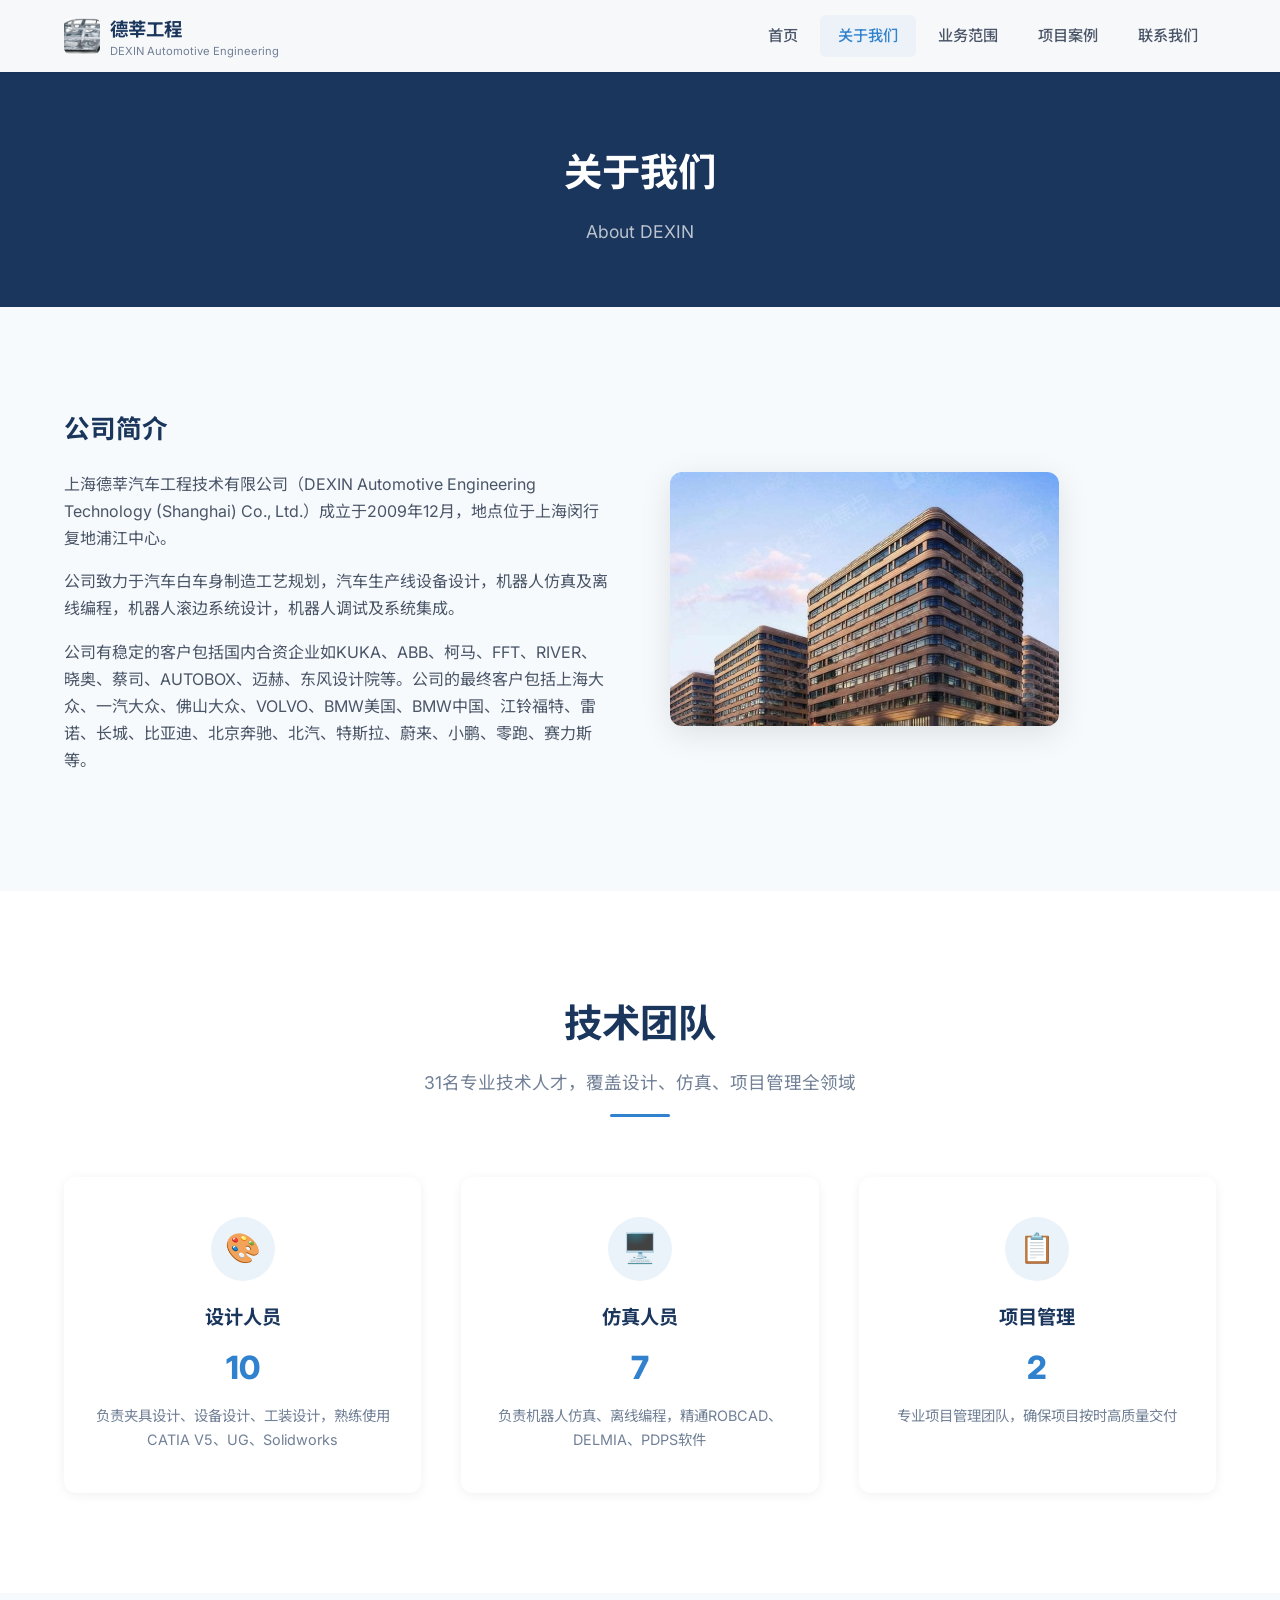
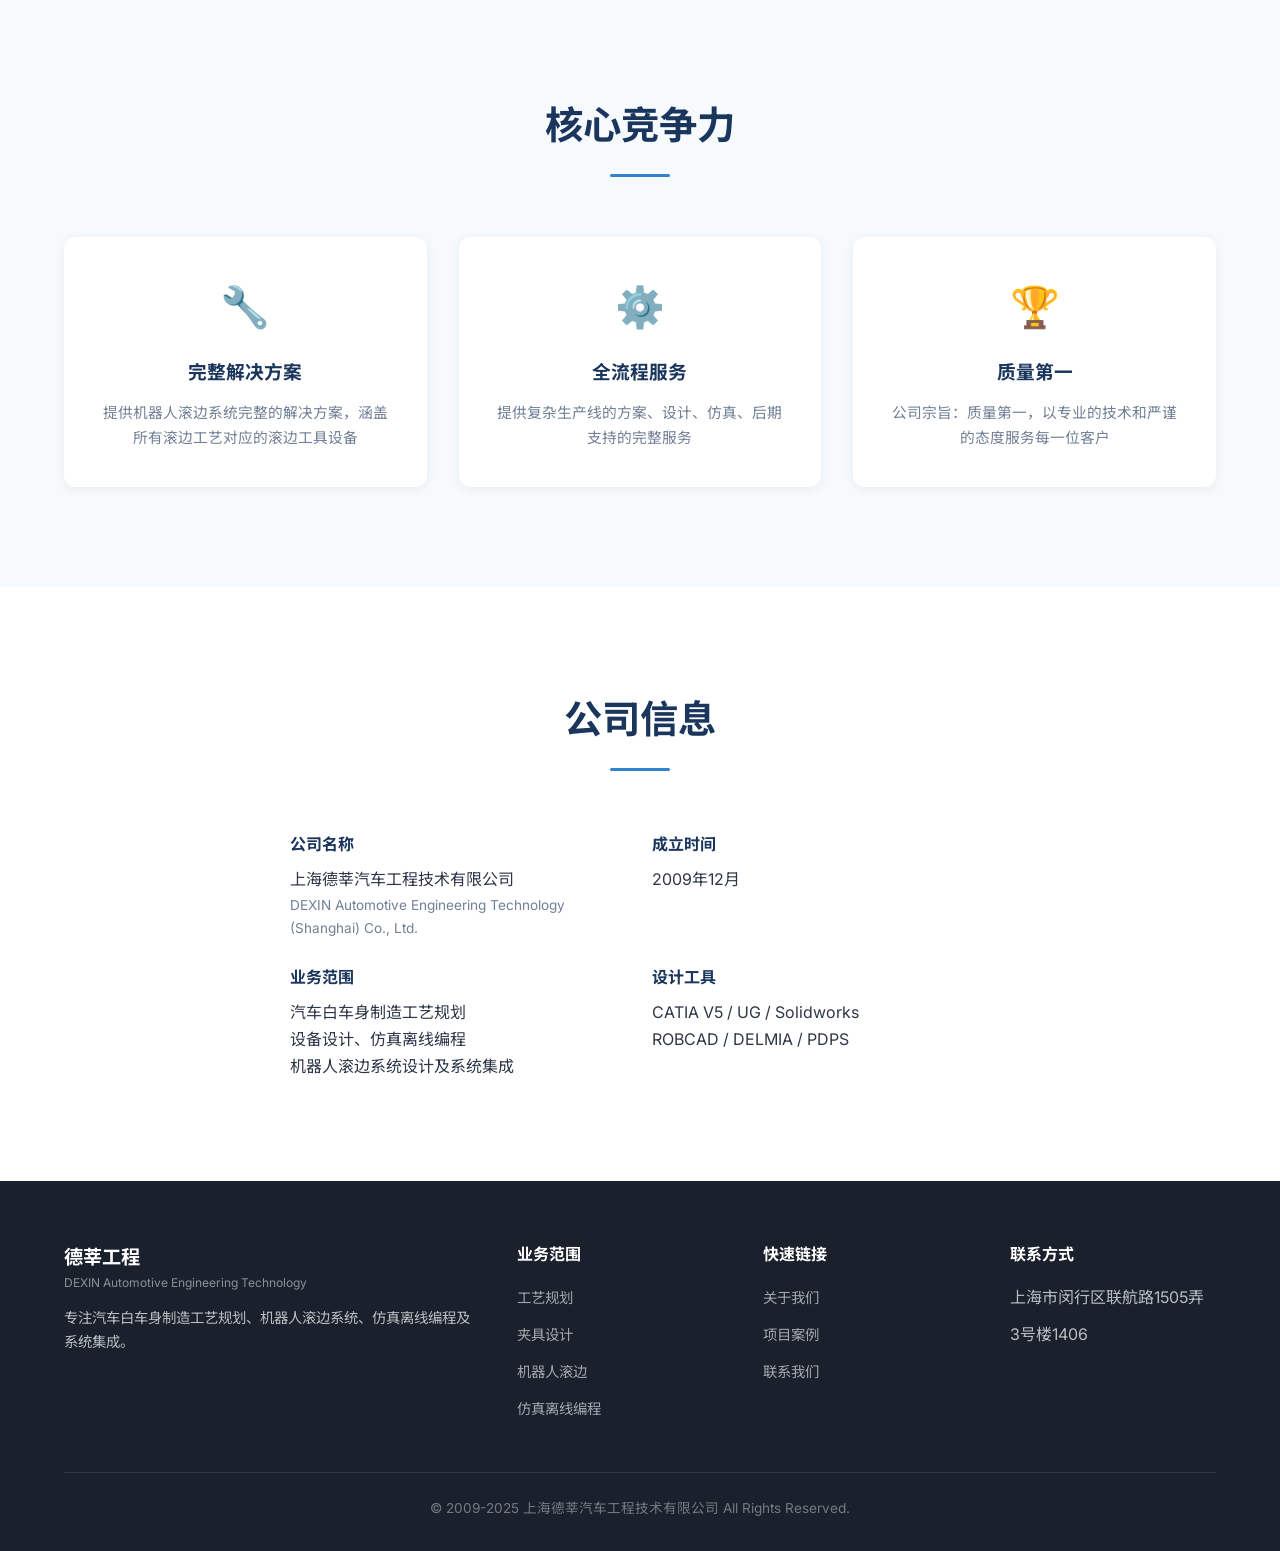
==== about.html @ b223ce05 "feat: 上海德莘汽车工程技术有限公司官网 - 5个页面：首页、关于我们、业务范围、项目案例、联系我们 - 响应式设计，支持桌面/平板/手机 - 项目案例时间轴（2011-2024）+ 年份筛选 -" ====
<!DOCTYPE html>
<html lang="zh-CN">
<head>
  <meta charset="UTF-8">
  <meta name="viewport" content="width=device-width, initial-scale=1.0">
  <title>关于我们 | 上海德莘汽车工程技术有限公司</title>
  <meta name="description" content="了解DEXIN德莘工程 - 专注汽车白车身制造15年的专业团队">
  <link rel="preconnect" href="https://fonts.googleapis.com">
  <link href="https://fonts.googleapis.com/css2?family=Inter:wght@400;500;600;700;800&family=Noto+Sans+SC:wght@400;500;700&display=swap" rel="stylesheet">
  <link rel="stylesheet" href="css/style.css">
</head>
<body>

  <!-- NAVIGATION -->
  <nav class="navbar">
    <div class="container">
      <a href="index.html" class="navbar-brand">
        <img src="images/hero/biw-hero.png" alt="DEXIN" style="height:36px; width:36px; object-fit:cover; border-radius:6px;">
        <div>德莘工程<span class="brand-en">DEXIN Automotive Engineering</span></div>
      </a>
      <ul class="navbar-nav">
        <li><a href="index.html">首页</a></li>
        <li><a href="about.html" class="active">关于我们</a></li>
        <li><a href="services.html">业务范围</a></li>
        <li><a href="projects.html">项目案例</a></li>
        <li><a href="contact.html">联系我们</a></li>
      </ul>
      <div class="nav-toggle"><span></span><span></span><span></span></div>
    </div>
  </nav>

  <!-- PAGE HEADER -->
  <section style="padding:140px 0 60px; background:var(--primary); text-align:center;">
    <div class="container">
      <h1 style="color:var(--white); font-size:2.4rem; margin-bottom:12px;">关于我们</h1>
      <p style="color:rgba(255,255,255,0.7); font-size:1.1rem;">About DEXIN</p>
    </div>
  </section>

  <!-- COMPANY INTRO -->
  <section class="about-intro">
    <div class="container">
      <div class="about-grid" data-reveal>
        <div class="about-text">
          <h3>公司简介</h3>
          <p>上海德莘汽车工程技术有限公司（DEXIN Automotive Engineering Technology (Shanghai) Co., Ltd.）成立于2009年12月，地点位于上海闵行复地浦江中心。</p>
          <p>公司致力于汽车白车身制造工艺规划，汽车生产线设备设计，机器人仿真及离线编程，机器人滚边系统设计，机器人调试及系统集成。</p>
          <p>公司有稳定的客户包括国内合资企业如KUKA、ABB、柯马、FFT、RIVER、晓奥、蔡司、AUTOBOX、迈赫、东风设计院等。公司的最终客户包括上海大众、一汽大众、佛山大众、VOLVO、BMW美国、BMW中国、江铃福特、雷诺、长城、比亚迪、北京奔驰、北汽、特斯拉、蔚来、小鹏、零跑、赛力斯等。</p>
        </div>
        <div class="about-image">
          <img src="images/about/location.png" alt="公司地址">
        </div>
      </div>
    </div>
  </section>

  <!-- TEAM SECTION -->
  <section class="team-section">
    <div class="container">
      <div class="section-title" data-reveal>
        <h2>技术团队</h2>
        <p>31名专业技术人才，覆盖设计、仿真、项目管理全领域</p>
        <div class="divider"></div>
      </div>
      <div class="team-grid">
        <div class="team-card" data-reveal>
          <div class="icon">🎨</div>
          <h4>设计人员</h4>
          <div class="count" data-count="16">0</div>
          <p>负责夹具设计、设备设计、工装设计，熟练使用CATIA V5、UG、Solidworks</p>
        </div>
        <div class="team-card" data-reveal>
          <div class="icon">🖥️</div>
          <h4>仿真人员</h4>
          <div class="count" data-count="12">0</div>
          <p>负责机器人仿真、离线编程，精通ROBCAD、DELMIA、PDPS软件</p>
        </div>
        <div class="team-card" data-reveal>
          <div class="icon">📋</div>
          <h4>项目管理</h4>
          <div class="count" data-count="3">0</div>
          <p>专业项目管理团队，确保项目按时高质量交付</p>
        </div>
      </div>
    </div>
  </section>

  <!-- COMPETITIVENESS -->
  <section style="padding:var(--section-py) 0; background:var(--gray-100);">
    <div class="container">
      <div class="section-title" data-reveal>
        <h2>核心竞争力</h2>
        <div class="divider"></div>
      </div>
      <div style="display:grid; grid-template-columns:repeat(3,1fr); gap:32px;">
        <div style="background:var(--white); padding:36px; border-radius:12px; text-align:center; box-shadow:0 2px 12px rgba(0,0,0,0.06);" data-reveal>
          <div style="font-size:2.5rem; margin-bottom:16px;">🔧</div>
          <h3 style="color:var(--primary); margin-bottom:12px;">完整解决方案</h3>
          <p style="color:var(--gray-500); font-size:0.92rem;">提供机器人滚边系统完整的解决方案，涵盖所有滚边工艺对应的滚边工具设备</p>
        </div>
        <div style="background:var(--white); padding:36px; border-radius:12px; text-align:center; box-shadow:0 2px 12px rgba(0,0,0,0.06);" data-reveal>
          <div style="font-size:2.5rem; margin-bottom:16px;">⚙️</div>
          <h3 style="color:var(--primary); margin-bottom:12px;">全流程服务</h3>
          <p style="color:var(--gray-500); font-size:0.92rem;">提供复杂生产线的方案、设计、仿真、后期支持的完整服务</p>
        </div>
        <div style="background:var(--white); padding:36px; border-radius:12px; text-align:center; box-shadow:0 2px 12px rgba(0,0,0,0.06);" data-reveal>
          <div style="font-size:2.5rem; margin-bottom:16px;">🏆</div>
          <h3 style="color:var(--primary); margin-bottom:12px;">质量第一</h3>
          <p style="color:var(--gray-500); font-size:0.92rem;">公司宗旨：质量第一，以专业的技术和严谨的态度服务每一位客户</p>
        </div>
      </div>
    </div>
  </section>

  <!-- COMPANY INFO -->
  <section style="padding:var(--section-py) 0;">
    <div class="container">
      <div class="section-title" data-reveal>
        <h2>公司信息</h2>
        <div class="divider"></div>
      </div>
      <div style="max-width:700px; margin:0 auto; display:grid; grid-template-columns:1fr 1fr; gap:24px;" data-reveal>
        <div>
          <h4 style="color:var(--primary); margin-bottom:8px;">公司名称</h4>
          <p>上海德莘汽车工程技术有限公司</p>
          <p style="color:var(--gray-500); font-size:0.85rem;">DEXIN Automotive Engineering Technology (Shanghai) Co., Ltd.</p>
        </div>
        <div>
          <h4 style="color:var(--primary); margin-bottom:8px;">成立时间</h4>
          <p>2009年12月</p>
        </div>
        <div>
          <h4 style="color:var(--primary); margin-bottom:8px;">业务范围</h4>
          <p>汽车白车身制造工艺规划</p>
          <p>设备设计、仿真离线编程</p>
          <p>机器人滚边系统设计及系统集成</p>
        </div>
        <div>
          <h4 style="color:var(--primary); margin-bottom:8px;">设计工具</h4>
          <p>CATIA V5 / UG / Solidworks</p>
          <p>ROBCAD / DELMIA / PDPS</p>
        </div>
      </div>
    </div>
  </section>

  <!-- FOOTER -->
  <footer class="footer">
    <div class="container">
      <div class="footer-grid">
        <div>
          <div class="footer-brand">德莘工程<span class="brand-en">DEXIN Automotive Engineering Technology</span></div>
          <p>专注汽车白车身制造工艺规划、机器人滚边系统、仿真离线编程及系统集成。</p>
        </div>
        <div>
          <h4>业务范围</h4>
          <ul>
            <li><a href="services.html">工艺规划</a></li>
            <li><a href="services.html">夹具设计</a></li>
            <li><a href="services.html">机器人滚边</a></li>
            <li><a href="services.html">仿真离线编程</a></li>
          </ul>
        </div>
        <div>
          <h4>快速链接</h4>
          <ul>
            <li><a href="about.html">关于我们</a></li>
            <li><a href="projects.html">项目案例</a></li>
            <li><a href="contact.html">联系我们</a></li>
          </ul>
        </div>
        <div>
          <h4>联系方式</h4>
          <ul>
            <li>上海市闵行区联航路1505弄</li>
            <li>3号楼1406</li>
          </ul>
        </div>
      </div>
      <div class="footer-bottom">&copy; 2009-2025 上海德莘汽车工程技术有限公司 All Rights Reserved.</div>
    </div>
  </footer>

  <div class="lightbox-overlay"><div class="lightbox-close">&times;</div><img src="" alt="Preview"></div>
  <script src="js/main.js"></script>
</body>
</html>
---- css/style.css ----
/* ============================================================
   DEXIN Automotive Engineering - Global Stylesheet
   ============================================================ */

/* --- Reset & Base --- */
*, *::before, *::after { margin: 0; padding: 0; box-sizing: border-box; }

:root {
  /* Brand Colors */
  --primary:    #1a365d;   /* Deep Navy */
  --primary-l:  #2c5282;   /* Lighter Navy */
  --accent:     #3182ce;   /* Tech Blue */
  --accent-l:   #4299e1;
  --dark:       #1a202c;
  --gray-900:   #2d3748;
  --gray-700:   #4a5568;
  --gray-500:   #718096;
  --gray-300:   #e2e8f0;
  --gray-100:   #f7fafc;
  --white:      #ffffff;
  --orange:     #dd6b20;   /* Robot Orange accent */

  /* Typography */
  --font-body:  'Inter', 'Noto Sans SC', sans-serif;
  --font-head:  'Inter', 'Noto Sans SC', sans-serif;

  /* Spacing */
  --section-py: 100px;
  --container:  1200px;
}

html { scroll-behavior: smooth; }

body {
  font-family: var(--font-body);
  color: var(--gray-900);
  line-height: 1.7;
  background: var(--white);
  -webkit-font-smoothing: antialiased;
}

img { max-width: 100%; height: auto; display: block; }
a   { color: inherit; text-decoration: none; }

.container {
  max-width: var(--container);
  margin: 0 auto;
  padding: 0 24px;
}

/* --- Section Headings --- */
.section-title {
  text-align: center;
  margin-bottom: 60px;
}
.section-title h2 {
  font-size: 2.4rem;
  font-weight: 700;
  color: var(--primary);
  margin-bottom: 12px;
}
.section-title p {
  font-size: 1.1rem;
  color: var(--gray-500);
  max-width: 640px;
  margin: 0 auto;
}
.section-title .divider {
  width: 60px;
  height: 3px;
  background: var(--accent);
  margin: 16px auto 0;
  border-radius: 2px;
}

/* ============================================================
   NAVIGATION
   ============================================================ */
.navbar {
  position: fixed;
  top: 0; left: 0; right: 0;
  z-index: 1000;
  background: rgba(255,255,255,0.97);
  box-shadow: 0 1px 3px rgba(0,0,0,0.08);
  transition: background 0.3s, box-shadow 0.3s;
}
.navbar.scrolled {
  background: rgba(255,255,255,0.98);
  box-shadow: 0 2px 12px rgba(0,0,0,0.12);
}
.navbar .container {
  display: flex;
  align-items: center;
  justify-content: space-between;
  height: 72px;
}
.navbar-brand {
  display: flex;
  align-items: center;
  gap: 10px;
  font-weight: 700;
  font-size: 1.15rem;
  color: var(--primary);
}
.navbar-brand img {
  height: 40px;
}
.navbar-brand .brand-en {
  font-size: 0.7rem;
  font-weight: 400;
  color: var(--gray-500);
  display: block;
  line-height: 1.2;
}

.navbar-nav {
  display: flex;
  list-style: none;
  gap: 4px;
}
.navbar-nav a {
  display: block;
  padding: 8px 18px;
  font-size: 0.95rem;
  font-weight: 500;
  color: var(--gray-700);
  border-radius: 6px;
  transition: color 0.2s, background 0.2s;
}
.navbar-nav a:hover,
.navbar-nav a.active {
  color: var(--accent);
  background: rgba(49,130,206,0.06);
}

/* Mobile toggle */
.nav-toggle {
  display: none;
  flex-direction: column;
  gap: 5px;
  cursor: pointer;
  padding: 4px;
}
.nav-toggle span {
  display: block;
  width: 24px;
  height: 2px;
  background: var(--gray-700);
  border-radius: 2px;
  transition: 0.3s;
}

/* ============================================================
   HERO
   ============================================================ */
.hero {
  position: relative;
  min-height: 100vh;
  display: flex;
  align-items: center;
  overflow: hidden;
  background: var(--dark);
}
.hero-bg {
  position: absolute;
  inset: 0;
  background-size: cover;
  background-position: center;
  opacity: 0.55;
}
.hero-overlay {
  position: absolute;
  inset: 0;
  background: linear-gradient(135deg, rgba(26,54,93,0.85) 0%, rgba(26,32,44,0.7) 100%);
}
.hero-content {
  position: relative;
  z-index: 2;
  text-align: center;
  padding: 0 24px;
  max-width: 800px;
  margin: 0 auto;
}
.hero h1 {
  font-size: 3.2rem;
  font-weight: 800;
  color: var(--white);
  margin-bottom: 12px;
  line-height: 1.2;
}
.hero h1 span { color: var(--accent-l); }
.hero .subtitle {
  font-size: 1.2rem;
  color: rgba(255,255,255,0.85);
  margin-bottom: 8px;
}
.hero .tagline {
  font-size: 1rem;
  color: rgba(255,255,255,0.6);
  margin-bottom: 36px;
}
.hero-btns {
  display: flex;
  gap: 16px;
  justify-content: center;
  flex-wrap: wrap;
}
.btn {
  display: inline-flex;
  align-items: center;
  gap: 8px;
  padding: 14px 32px;
  border-radius: 8px;
  font-size: 1rem;
  font-weight: 600;
  transition: all 0.3s;
  cursor: pointer;
  border: none;
}
.btn-primary {
  background: var(--accent);
  color: var(--white);
}
.btn-primary:hover {
  background: var(--primary-l);
  transform: translateY(-2px);
  box-shadow: 0 8px 24px rgba(49,130,206,0.3);
}
.btn-outline {
  background: transparent;
  color: var(--white);
  border: 2px solid rgba(255,255,255,0.3);
}
.btn-outline:hover {
  border-color: var(--white);
  background: rgba(255,255,255,0.1);
}

/* Stats bar */
.stats-bar {
  position: relative;
  z-index: 2;
  margin-top: 80px;
  display: grid;
  grid-template-columns: repeat(4, 1fr);
  gap: 2px;
  background: rgba(255,255,255,0.1);
  border-radius: 12px;
  overflow: hidden;
}
.stat-item {
  padding: 28px 20px;
  text-align: center;
  background: rgba(255,255,255,0.05);
  backdrop-filter: blur(4px);
}
.stat-item .number {
  font-size: 2.4rem;
  font-weight: 800;
  color: var(--accent-l);
  line-height: 1;
}
.stat-item .label {
  font-size: 0.9rem;
  color: rgba(255,255,255,0.7);
  margin-top: 6px;
}

/* ============================================================
   ABOUT PAGE
   ============================================================ */
.about-intro {
  padding: var(--section-py) 0;
  background: var(--gray-100);
}
.about-grid {
  display: grid;
  grid-template-columns: 1fr 1fr;
  gap: 60px;
  align-items: center;
}
.about-text h3 {
  font-size: 1.6rem;
  color: var(--primary);
  margin-bottom: 20px;
}
.about-text p {
  color: var(--gray-700);
  margin-bottom: 16px;
}
.about-image img {
  border-radius: 12px;
  box-shadow: 0 8px 32px rgba(0,0,0,0.1);
}

/* Team */
.team-section {
  padding: var(--section-py) 0;
}
.team-grid {
  display: grid;
  grid-template-columns: repeat(3, 1fr);
  gap: 40px;
}
.team-card {
  text-align: center;
  padding: 40px 24px;
  background: var(--white);
  border-radius: 12px;
  box-shadow: 0 2px 12px rgba(0,0,0,0.06);
  transition: transform 0.3s, box-shadow 0.3s;
}
.team-card:hover {
  transform: translateY(-4px);
  box-shadow: 0 12px 40px rgba(0,0,0,0.1);
}
.team-card .icon {
  width: 64px;
  height: 64px;
  border-radius: 50%;
  background: rgba(49,130,206,0.1);
  display: flex;
  align-items: center;
  justify-content: center;
  margin: 0 auto 20px;
  font-size: 1.8rem;
}
.team-card h4 {
  font-size: 1.2rem;
  color: var(--primary);
  margin-bottom: 8px;
}
.team-card .count {
  font-size: 2rem;
  font-weight: 800;
  color: var(--accent);
}
.team-card p {
  color: var(--gray-500);
  font-size: 0.9rem;
  margin-top: 8px;
}

/* ============================================================
   SERVICES
   ============================================================ */
.services-section {
  padding: var(--section-py) 0;
}
.services-grid {
  display: grid;
  grid-template-columns: repeat(3, 1fr);
  gap: 32px;
}
.service-card {
  background: var(--white);
  border-radius: 12px;
  overflow: hidden;
  box-shadow: 0 2px 12px rgba(0,0,0,0.06);
  transition: transform 0.3s, box-shadow 0.3s;
}
.service-card:hover {
  transform: translateY(-6px);
  box-shadow: 0 16px 48px rgba(0,0,0,0.12);
}
.service-card .card-img {
  height: 200px;
  overflow: hidden;
}
.service-card .card-img img {
  width: 100%;
  height: 100%;
  object-fit: cover;
  transition: transform 0.5s;
}
.service-card:hover .card-img img {
  transform: scale(1.05);
}
.service-card .card-body {
  padding: 28px;
}
.service-card .card-icon {
  width: 48px;
  height: 48px;
  border-radius: 10px;
  background: var(--accent);
  color: var(--white);
  display: flex;
  align-items: center;
  justify-content: center;
  font-size: 1.2rem;
  margin-bottom: 16px;
}
.service-card h3 {
  font-size: 1.15rem;
  color: var(--primary);
  margin-bottom: 12px;
}
.service-card p {
  color: var(--gray-500);
  font-size: 0.92rem;
  line-height: 1.6;
}

/* Process Flow */
.process-section {
  padding: var(--section-py) 0;
  background: var(--dark);
  color: var(--white);
}
.process-section .section-title h2 { color: var(--white); }
.process-section .section-title p  { color: rgba(255,255,255,0.6); }
.process-section .section-title .divider { background: var(--orange); }

.process-flow {
  display: flex;
  align-items: flex-start;
  gap: 0;
  justify-content: center;
  flex-wrap: wrap;
}
.process-step {
  flex: 0 0 160px;
  text-align: center;
  position: relative;
}
.process-step:not(:last-child)::after {
  content: '';
  position: absolute;
  top: 32px;
  right: -40px;
  width: 40px;
  height: 2px;
  background: var(--orange);
}
.process-step .step-num {
  width: 64px;
  height: 64px;
  border-radius: 50%;
  background: rgba(221,107,32,0.15);
  border: 2px solid var(--orange);
  display: flex;
  align-items: center;
  justify-content: center;
  margin: 0 auto 16px;
  font-size: 1.4rem;
  font-weight: 700;
  color: var(--orange);
}
.process-step h4 {
  font-size: 0.95rem;
  margin-bottom: 6px;
}
.process-step p {
  font-size: 0.8rem;
  color: rgba(255,255,255,0.5);
}

/* ============================================================
   PROJECTS
   ============================================================ */
.projects-section {
  padding: var(--section-py) 0;
  background: var(--gray-100);
}

/* Year filter */
.year-filter {
  display: flex;
  gap: 8px;
  justify-content: center;
  flex-wrap: wrap;
  margin-bottom: 40px;
}
.year-btn {
  padding: 8px 20px;
  border: 2px solid var(--gray-300);
  border-radius: 24px;
  background: var(--white);
  color: var(--gray-700);
  font-size: 0.9rem;
  font-weight: 500;
  cursor: pointer;
  transition: all 0.2s;
}
.year-btn:hover,
.year-btn.active {
  background: var(--accent);
  border-color: var(--accent);
  color: var(--white);
}

/* Timeline */
.timeline {
  position: relative;
  max-width: 900px;
  margin: 0 auto;
  padding-left: 40px;
}
.timeline::before {
  content: '';
  position: absolute;
  left: 16px;
  top: 0;
  bottom: 0;
  width: 3px;
  background: var(--gray-300);
  border-radius: 2px;
}
.timeline-year {
  position: relative;
  margin-bottom: 48px;
}
.timeline-year .year-label {
  position: absolute;
  left: -40px;
  top: 0;
  width: 32px;
  height: 32px;
  background: var(--accent);
  color: var(--white);
  border-radius: 50%;
  display: flex;
  align-items: center;
  justify-content: center;
  font-size: 0.7rem;
  font-weight: 700;
  z-index: 2;
}
.timeline-year h3 {
  font-size: 1.3rem;
  color: var(--primary);
  margin-bottom: 16px;
  padding-left: 12px;
}
.project-list {
  display: grid;
  grid-template-columns: repeat(2, 1fr);
  gap: 16px;
}
.project-item {
  background: var(--white);
  border-radius: 10px;
  padding: 20px;
  box-shadow: 0 2px 8px rgba(0,0,0,0.04);
  transition: transform 0.2s, box-shadow 0.2s;
}
.project-item:hover {
  transform: translateY(-2px);
  box-shadow: 0 8px 24px rgba(0,0,0,0.08);
}
.project-item .client {
  font-weight: 700;
  color: var(--primary);
  font-size: 0.95rem;
}
.project-item .desc {
  color: var(--gray-500);
  font-size: 0.85rem;
  margin-top: 4px;
}
.project-item .tags {
  display: flex;
  gap: 6px;
  margin-top: 10px;
  flex-wrap: wrap;
}
.project-item .tag {
  padding: 3px 10px;
  background: rgba(49,130,206,0.08);
  color: var(--accent);
  border-radius: 12px;
  font-size: 0.75rem;
  font-weight: 500;
}

/* ============================================================
   CLIENTS
   ============================================================ */
.clients-section {
  padding: var(--section-py) 0;
}
.clients-grid {
  display: grid;
  grid-template-columns: repeat(auto-fill, minmax(140px, 1fr));
  gap: 24px;
  align-items: center;
}
.client-logo {
  height: 60px;
  filter: grayscale(100%);
  opacity: 0.6;
  transition: all 0.3s;
  object-fit: contain;
}
.client-logo:hover {
  filter: grayscale(0%);
  opacity: 1;
}

/* ============================================================
   CONTACT
   ============================================================ */
.contact-section {
  padding: var(--section-py) 0;
  background: var(--gray-100);
}
.contact-grid {
  display: grid;
  grid-template-columns: 1fr 1fr;
  gap: 60px;
}
.contact-info h3 {
  font-size: 1.4rem;
  color: var(--primary);
  margin-bottom: 24px;
}
.info-item {
  display: flex;
  gap: 16px;
  margin-bottom: 24px;
  align-items: flex-start;
}
.info-item .icon {
  width: 48px;
  height: 48px;
  border-radius: 10px;
  background: rgba(49,130,206,0.1);
  color: var(--accent);
  display: flex;
  align-items: center;
  justify-content: center;
  font-size: 1.1rem;
  flex-shrink: 0;
}
.info-item h4 {
  font-size: 0.95rem;
  color: var(--gray-900);
  margin-bottom: 4px;
}
.info-item p {
  color: var(--gray-500);
  font-size: 0.9rem;
}

.contact-form {
  background: var(--white);
  padding: 40px;
  border-radius: 12px;
  box-shadow: 0 2px 12px rgba(0,0,0,0.06);
}
.form-group {
  margin-bottom: 20px;
}
.form-group label {
  display: block;
  font-size: 0.9rem;
  font-weight: 500;
  color: var(--gray-700);
  margin-bottom: 6px;
}
.form-group input,
.form-group textarea {
  width: 100%;
  padding: 12px 16px;
  border: 2px solid var(--gray-300);
  border-radius: 8px;
  font-family: inherit;
  font-size: 0.95rem;
  transition: border-color 0.2s;
  outline: none;
}
.form-group input:focus,
.form-group textarea:focus {
  border-color: var(--accent);
}
.form-group textarea { resize: vertical; min-height: 120px; }

/* ============================================================
   FOOTER
   ============================================================ */
.footer {
  background: var(--dark);
  color: rgba(255,255,255,0.7);
  padding: 60px 0 30px;
}
.footer-grid {
  display: grid;
  grid-template-columns: 2fr 1fr 1fr 1fr;
  gap: 40px;
  margin-bottom: 40px;
}
.footer-brand {
  font-size: 1.2rem;
  font-weight: 700;
  color: var(--white);
  margin-bottom: 12px;
}
.footer-brand .brand-en {
  font-size: 0.75rem;
  font-weight: 400;
  color: rgba(255,255,255,0.5);
  display: block;
}
.footer p {
  font-size: 0.9rem;
  line-height: 1.7;
}
.footer h4 {
  color: var(--white);
  font-size: 1rem;
  margin-bottom: 16px;
}
.footer ul { list-style: none; }
.footer ul li { margin-bottom: 10px; }
.footer ul a {
  color: rgba(255,255,255,0.6);
  font-size: 0.9rem;
  transition: color 0.2s;
}
.footer ul a:hover { color: var(--accent-l); }

.footer-bottom {
  border-top: 1px solid rgba(255,255,255,0.1);
  padding-top: 24px;
  text-align: center;
  font-size: 0.85rem;
  color: rgba(255,255,255,0.4);
}

/* ============================================================
   UTILITIES
   ============================================================ */
.section-padding { padding: var(--section-py) 0; }
.bg-gray { background: var(--gray-100); }
.text-center { text-align: center; }
.text-accent { color: var(--accent); }

/* Lightbox */
.lightbox-overlay {
  position: fixed;
  inset: 0;
  background: rgba(0,0,0,0.9);
  z-index: 2000;
  display: none;
  align-items: center;
  justify-content: center;
  cursor: pointer;
}
.lightbox-overlay.active { display: flex; }
.lightbox-overlay img {
  max-width: 90vw;
  max-height: 90vh;
  border-radius: 8px;
  box-shadow: 0 8px 40px rgba(0,0,0,0.5);
}
.lightbox-close {
  position: absolute;
  top: 24px;
  right: 24px;
  color: var(--white);
  font-size: 2rem;
  cursor: pointer;
  width: 48px;
  height: 48px;
  display: flex;
  align-items: center;
  justify-content: center;
  border-radius: 50%;
  background: rgba(255,255,255,0.1);
  transition: background 0.2s;
}
.lightbox-close:hover { background: rgba(255,255,255,0.2); }

/* ============================================================
   RESPONSIVE
   ============================================================ */
@media (max-width: 1024px) {
  .services-grid { grid-template-columns: repeat(2, 1fr); }
  .footer-grid   { grid-template-columns: repeat(2, 1fr); }
}

@media (max-width: 768px) {
  :root { --section-py: 60px; }

  .navbar-nav { display: none; }
  .navbar-nav.open {
    display: flex;
    flex-direction: column;
    position: absolute;
    top: 72px;
    left: 0;
    right: 0;
    background: var(--white);
    padding: 16px;
    box-shadow: 0 4px 12px rgba(0,0,0,0.1);
  }
  .nav-toggle { display: flex; }

  .hero h1 { font-size: 2rem; }
  .hero .subtitle { font-size: 1rem; }
  .stats-bar { grid-template-columns: repeat(2, 1fr); }
  .stat-item .number { font-size: 1.8rem; }

  .about-grid,
  .contact-grid { grid-template-columns: 1fr; }

  .services-grid { grid-template-columns: 1fr; }
  .team-grid     { grid-template-columns: 1fr; }

  .project-list  { grid-template-columns: 1fr; }
  .process-flow  { flex-direction: column; align-items: center; }
  .process-step:not(:last-child)::after { display: none; }

  .footer-grid { grid-template-columns: 1fr; }
  .clients-grid { grid-template-columns: repeat(3, 1fr); }
}
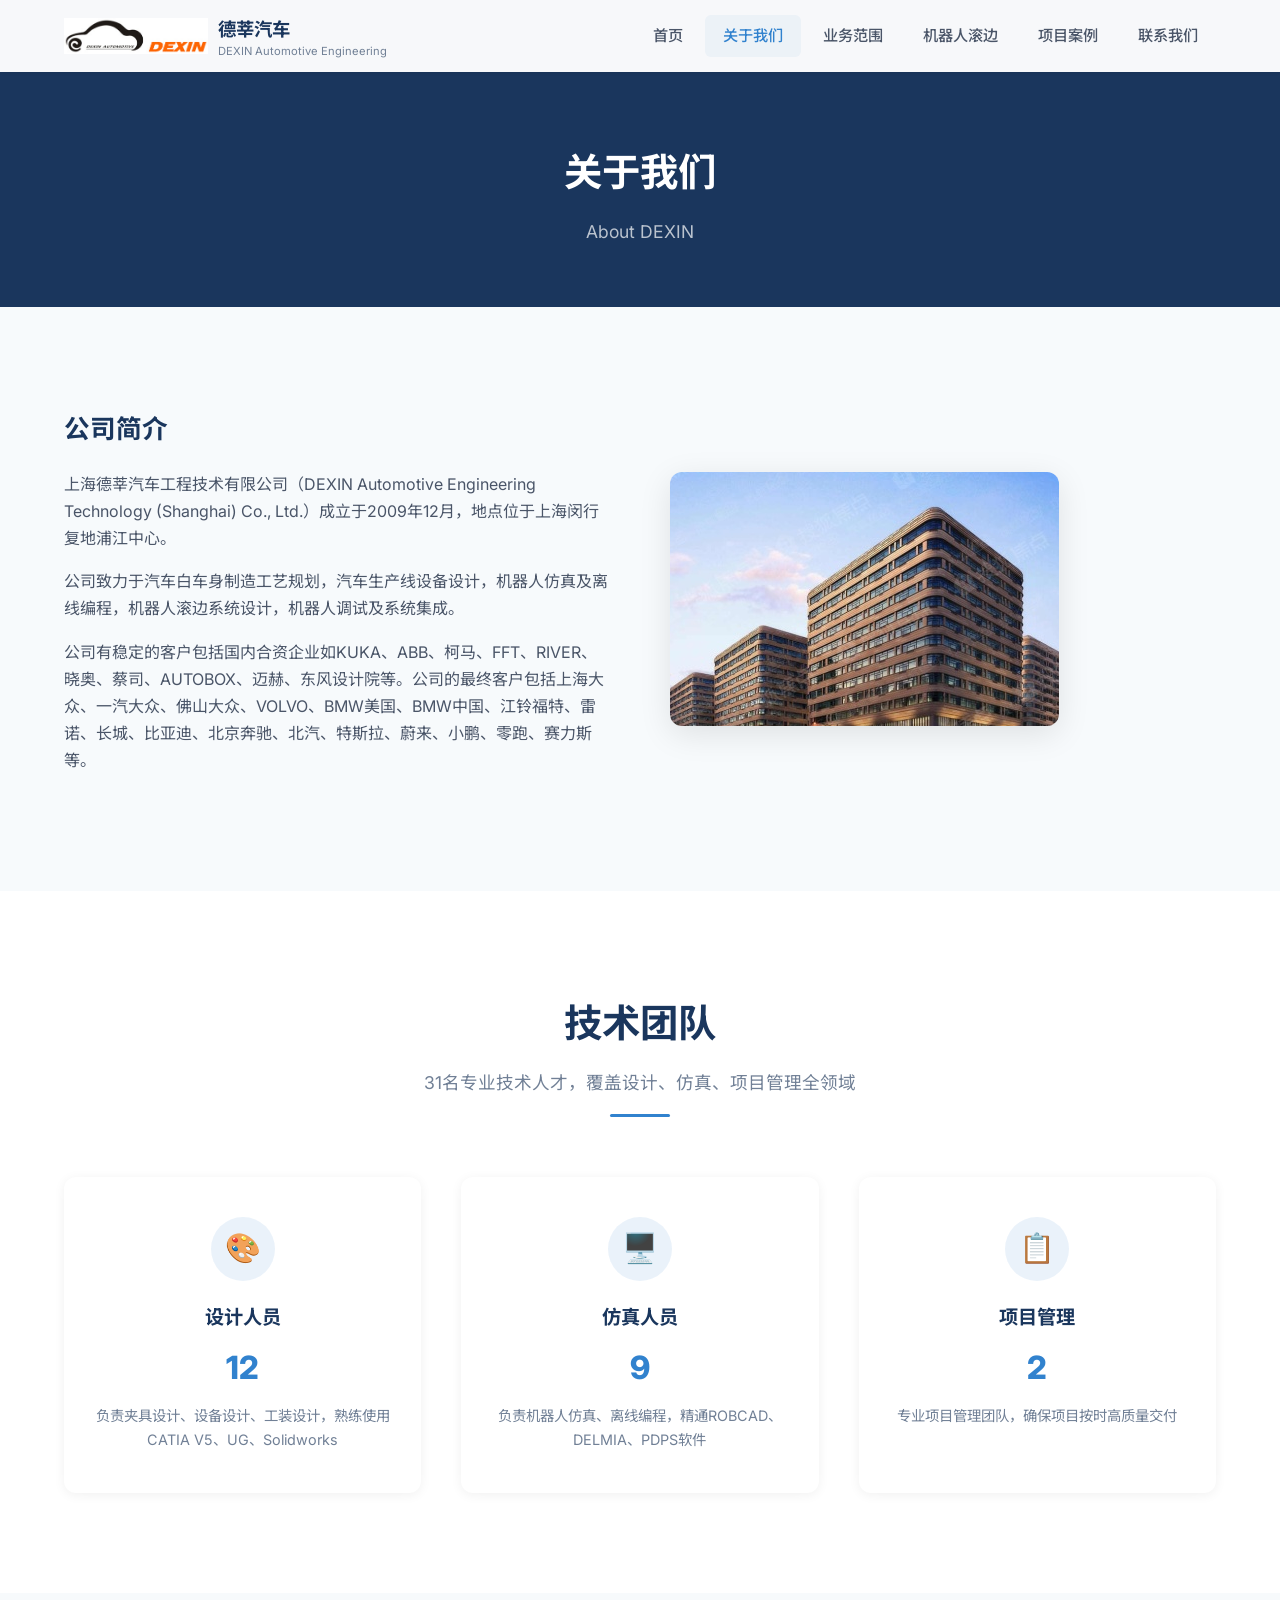
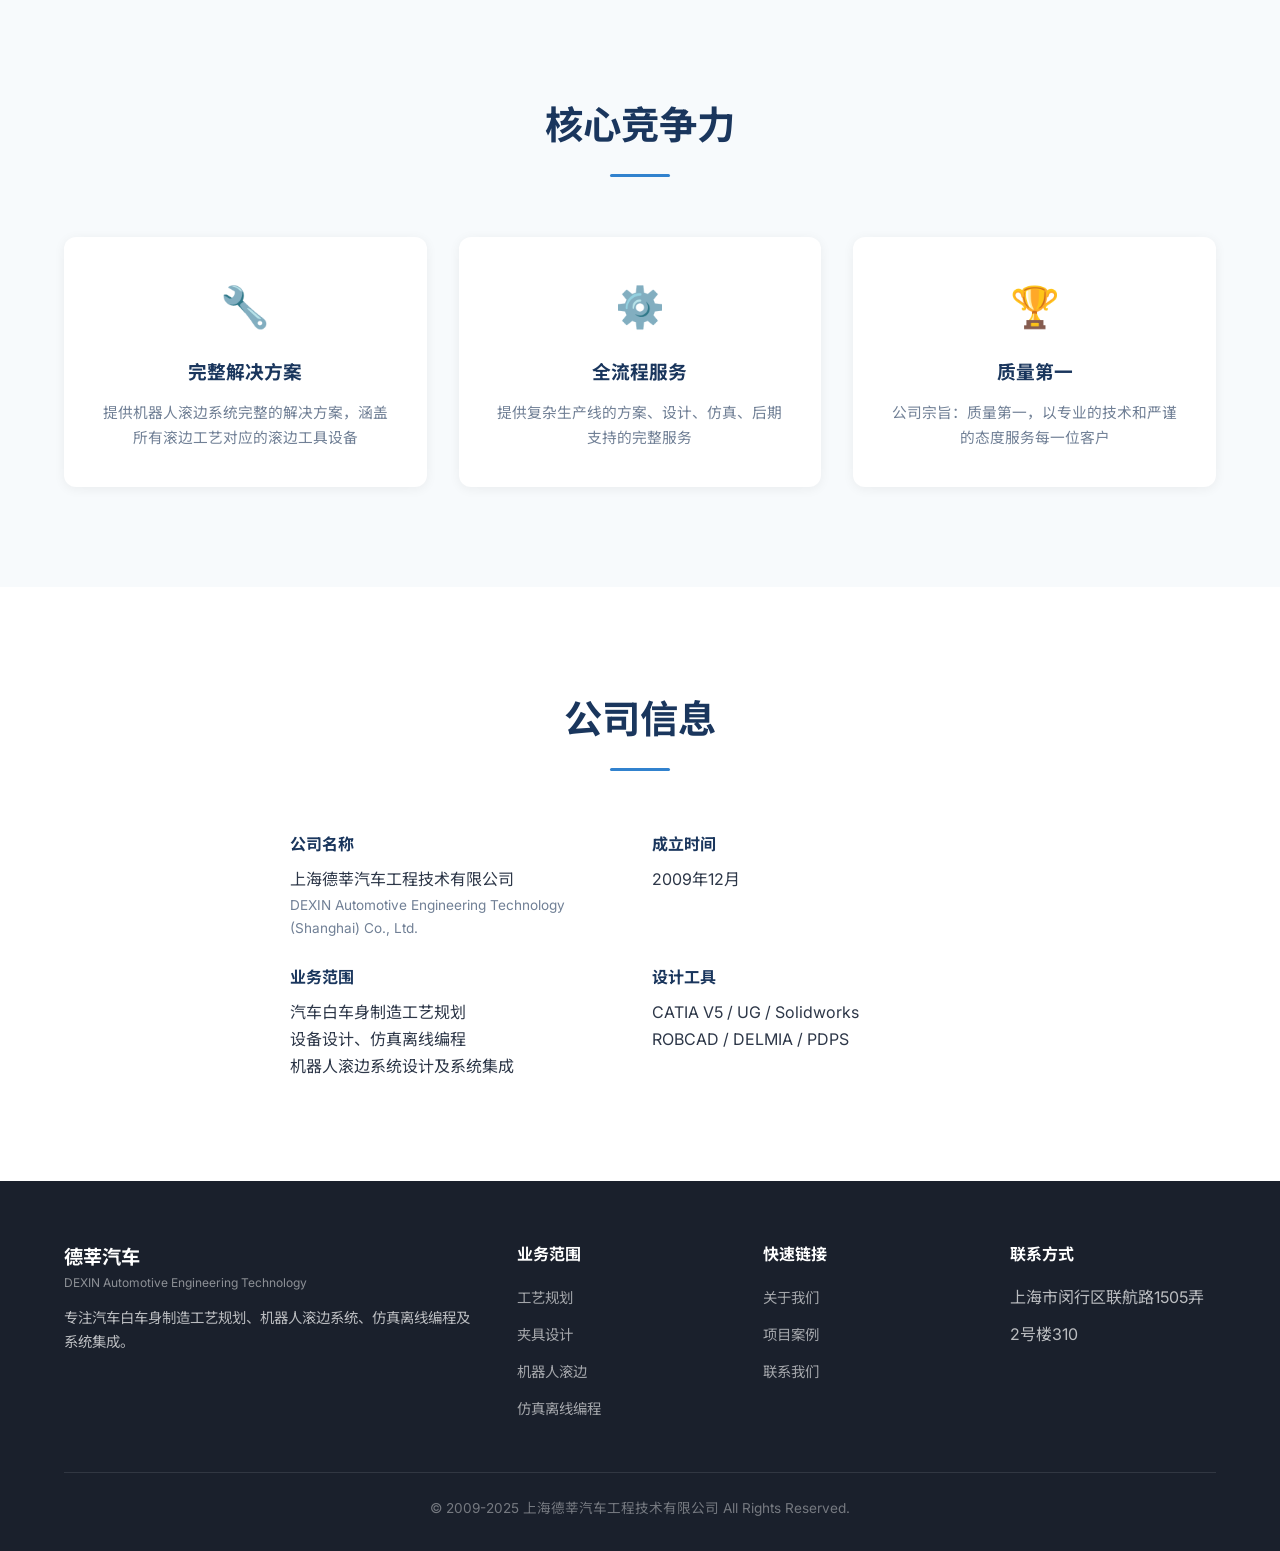
==== commit 5724dbcc: "V1.0: 20260609 11处修改 - 更新about.html, contact.html, index.html, projects.html, services.html - 新增imag" ====
--- a/about.html
+++ b/about.html
@@ -4,7 +4,7 @@
   <meta charset="UTF-8">
   <meta name="viewport" content="width=device-width, initial-scale=1.0">
   <title>关于我们 | 上海德莘汽车工程技术有限公司</title>
-  <meta name="description" content="了解DEXIN德莘工程 - 专注汽车白车身制造15年的专业团队">
+  <meta name="description" content="了解DEXIN德莘汽车 - 专注汽车白车身制造15年的专业团队">
   <link rel="preconnect" href="https://fonts.googleapis.com">
   <link href="https://fonts.googleapis.com/css2?family=Inter:wght@400;500;600;700;800&family=Noto+Sans+SC:wght@400;500;700&display=swap" rel="stylesheet">
   <link rel="stylesheet" href="css/style.css">
@@ -15,13 +15,14 @@
   <nav class="navbar">
     <div class="container">
       <a href="index.html" class="navbar-brand">
-        <img src="images/hero/biw-hero.png" alt="DEXIN" style="height:36px; width:36px; object-fit:cover; border-radius:6px;">
-        <div>德莘工程<span class="brand-en">DEXIN Automotive Engineering</span></div>
+        <img src="images/logo.jpg" alt="DEXIN" style="height:36px; width:auto; object-fit:contain;">
+        <div>德莘汽车<span class="brand-en">DEXIN Automotive Engineering</span></div>
       </a>
       <ul class="navbar-nav">
         <li><a href="index.html">首页</a></li>
         <li><a href="about.html" class="active">关于我们</a></li>
         <li><a href="services.html">业务范围</a></li>
+        <li><a href="robot-hemming.html">机器人滚边</a></li>
         <li><a href="projects.html">项目案例</a></li>
         <li><a href="contact.html">联系我们</a></li>
       </ul>
@@ -149,7 +150,7 @@
     <div class="container">
       <div class="footer-grid">
         <div>
-          <div class="footer-brand">德莘工程<span class="brand-en">DEXIN Automotive Engineering Technology</span></div>
+          <div class="footer-brand">德莘汽车<span class="brand-en">DEXIN Automotive Engineering Technology</span></div>
           <p>专注汽车白车身制造工艺规划、机器人滚边系统、仿真离线编程及系统集成。</p>
         </div>
         <div>
@@ -173,7 +174,7 @@
           <h4>联系方式</h4>
           <ul>
             <li>上海市闵行区联航路1505弄</li>
-            <li>3号楼1406</li>
+            <li>2号楼310</li>
           </ul>
         </div>
       </div>
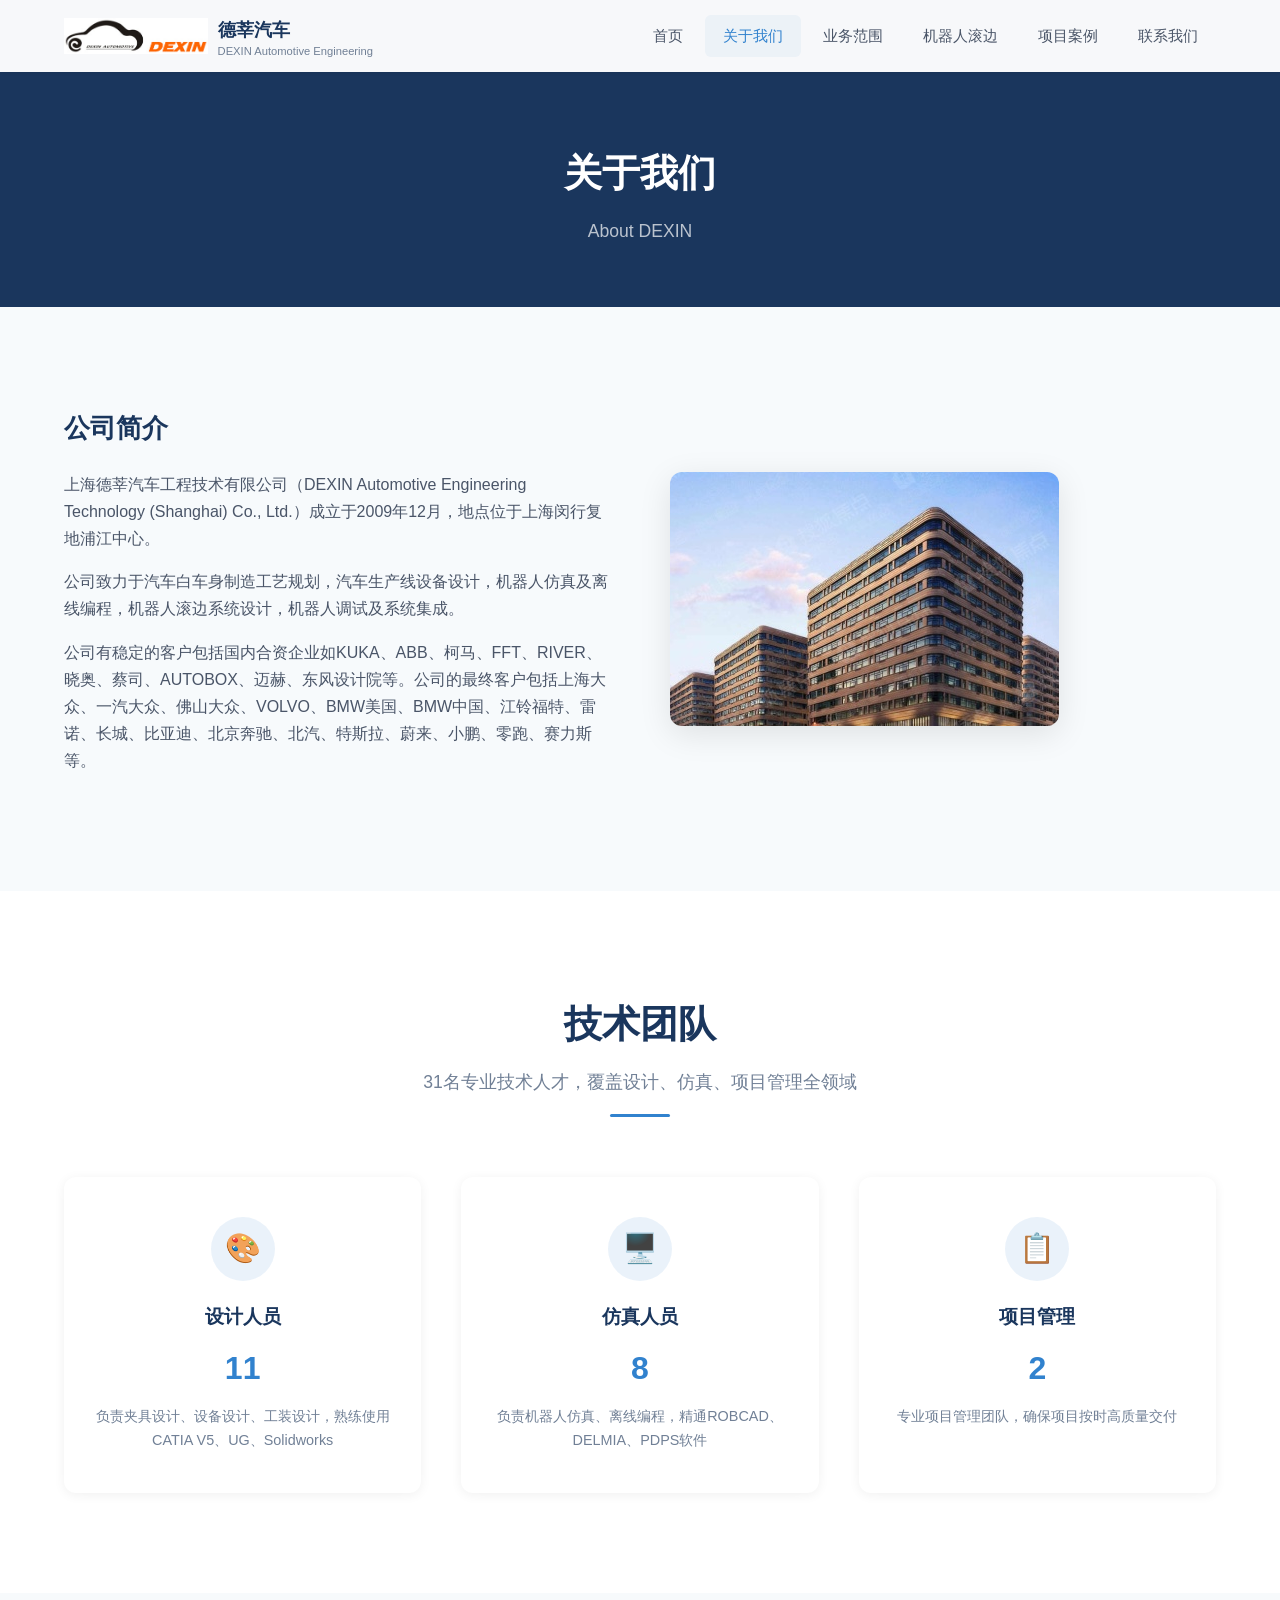
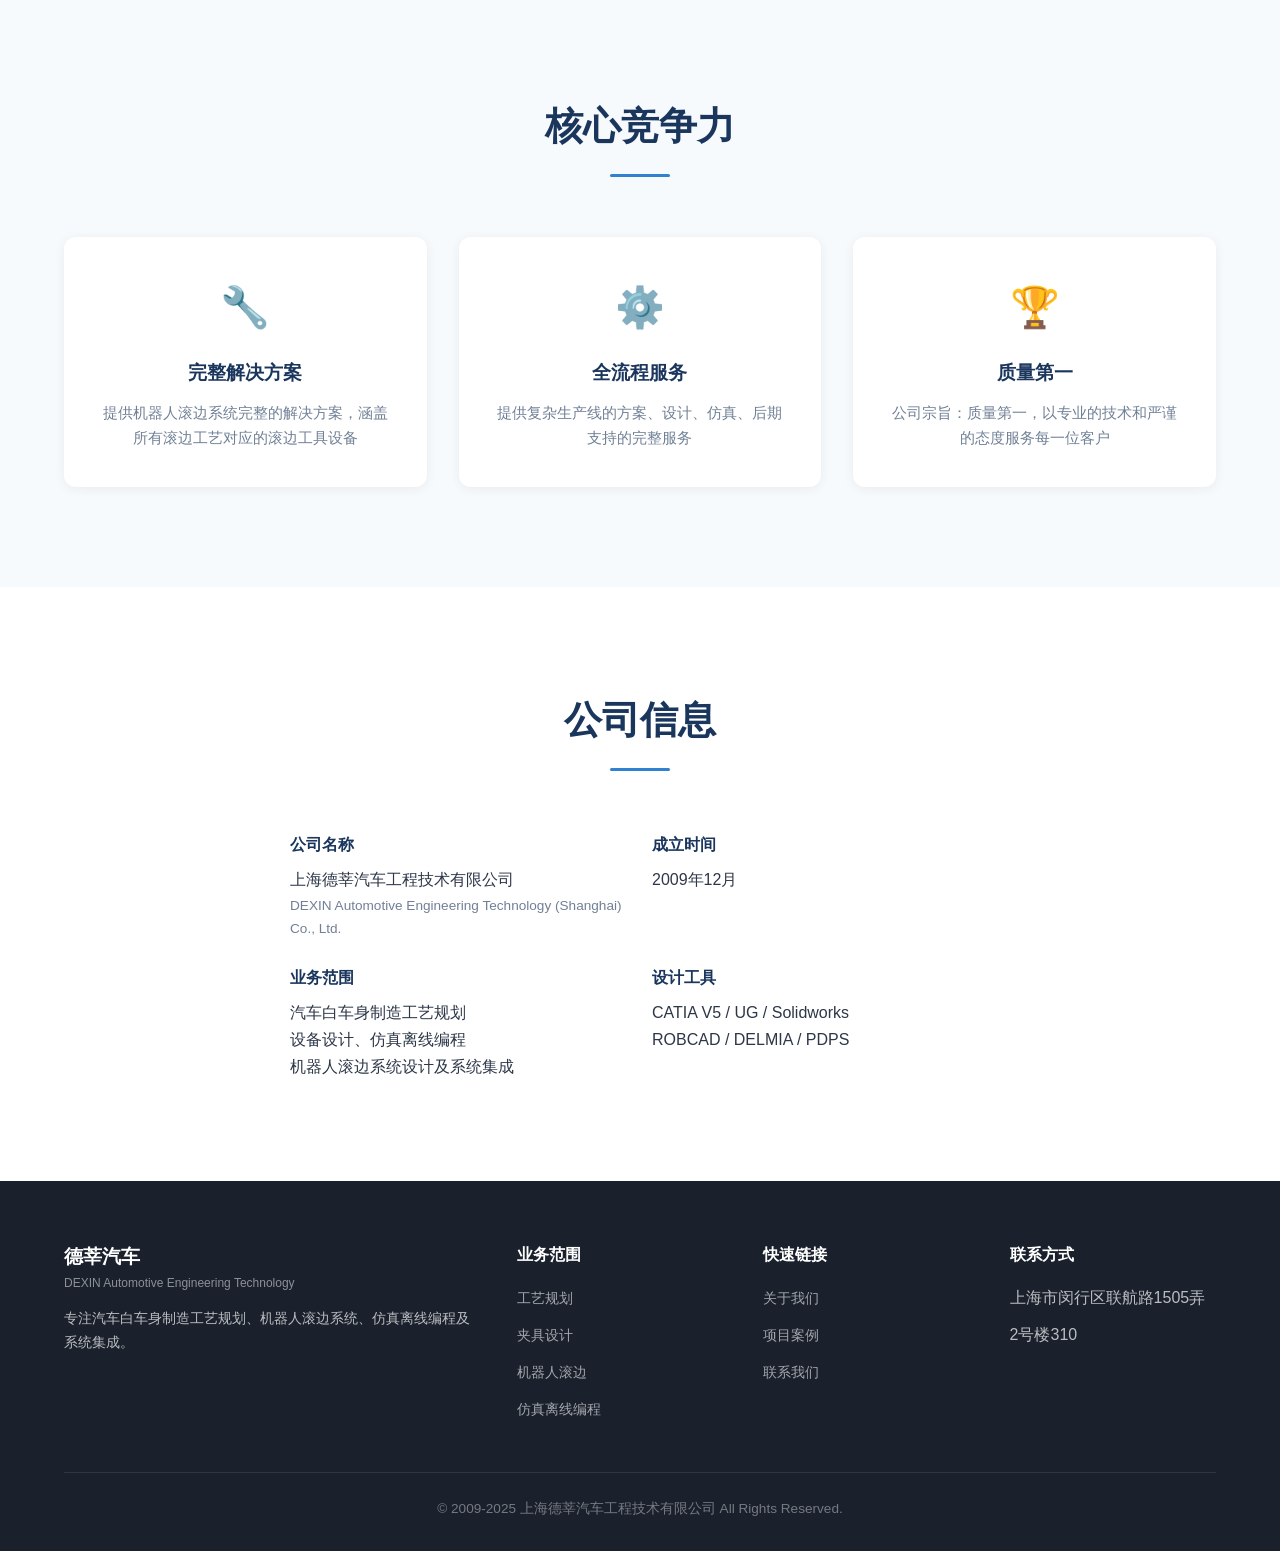
==== commit d66489c1: "V1.2 SEO优化 + 安全防护 + 性能优化 SEO优化: - 新增 robots.txt 和 sitemap.xml - 所有页面添加 Canonical URL、Open Graph、meta" ====
--- a/about.html
+++ b/about.html
@@ -4,8 +4,21 @@
   <meta charset="UTF-8">
   <meta name="viewport" content="width=device-width, initial-scale=1.0">
   <title>关于我们 | 上海德莘汽车工程技术有限公司</title>
-  <meta name="description" content="了解DEXIN德莘汽车 - 专注汽车白车身制造15年的专业团队">
+  <meta name="description" content="了解上海德莘汽车工程技术有限公司 - 成立于2009年，17年行业经验，31人工程技术团队，服务VW/BMW/Tesla等知名品牌">
+  <meta name="keywords" content="德莘汽车,公司简介,汽车白车身,工程技术团队,上海闵行,DEXIN">
+  <link rel="canonical" href="https://dexin-sh.com/about.html">
+  <!-- Security Headers -->
+  <meta http-equiv="X-Content-Type-Options" content="nosniff">
+  <meta http-equiv="Referrer-Policy" content="strict-origin-when-cross-origin">
+  <meta http-equiv="Permissions-Policy" content="camera=(), microphone=(), geolocation=()">
+  <meta http-equiv="Content-Security-Policy" content="default-src 'self'; script-src 'self' 'unsafe-inline'; style-src 'self' 'unsafe-inline' https://fonts.googleapis.com; font-src 'self' https://fonts.gstatic.com; img-src 'self' data:; frame-src 'none';">
+  <meta property="og:type" content="website">
+  <meta property="og:title" content="关于我们 | 上海德莘汽车工程技术有限公司">
+  <meta property="og:description" content="成立于2009年，17年行业经验，31人工程技术团队，服务VW/BMW/Tesla等知名品牌">
+  <meta property="og:url" content="https://dexin-sh.com/about.html">
+  <meta property="og:image" content="https://dexin-sh.com/images/logo.jpg">
   <link rel="preconnect" href="https://fonts.googleapis.com">
+  <link rel="preconnect" href="https://fonts.gstatic.com" crossorigin>
   <link href="https://fonts.googleapis.com/css2?family=Inter:wght@400;500;600;700;800&family=Noto+Sans+SC:wght@400;500;700&display=swap" rel="stylesheet">
   <link rel="stylesheet" href="css/style.css">
 </head>
@@ -49,7 +62,7 @@
           <p>公司有稳定的客户包括国内合资企业如KUKA、ABB、柯马、FFT、RIVER、晓奥、蔡司、AUTOBOX、迈赫、东风设计院等。公司的最终客户包括上海大众、一汽大众、佛山大众、VOLVO、BMW美国、BMW中国、江铃福特、雷诺、长城、比亚迪、北京奔驰、北汽、特斯拉、蔚来、小鹏、零跑、赛力斯等。</p>
         </div>
         <div class="about-image">
-          <img src="images/about/location.png" alt="公司地址">
+          <img src="images/about/location.png" alt="上海德莘汽车工程技术有限公司办公地址" loading="lazy">
         </div>
       </div>
     </div>
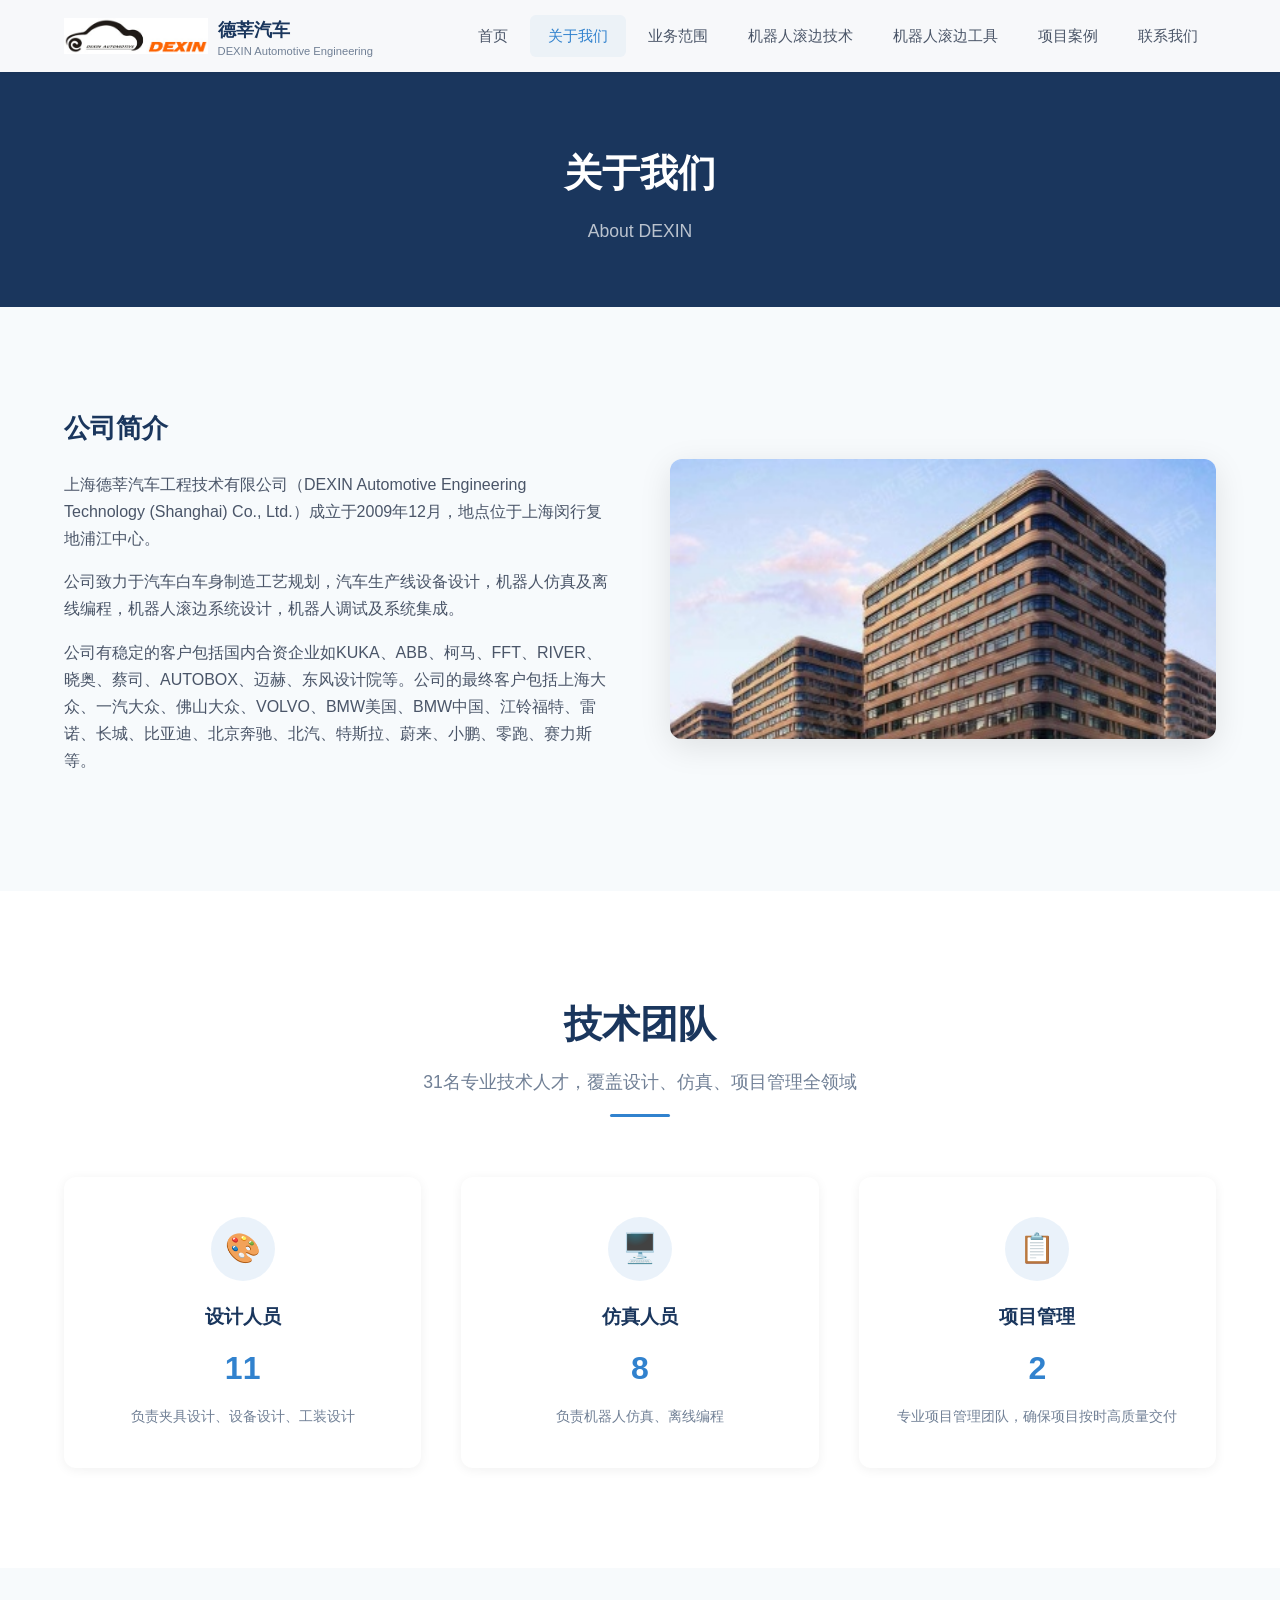
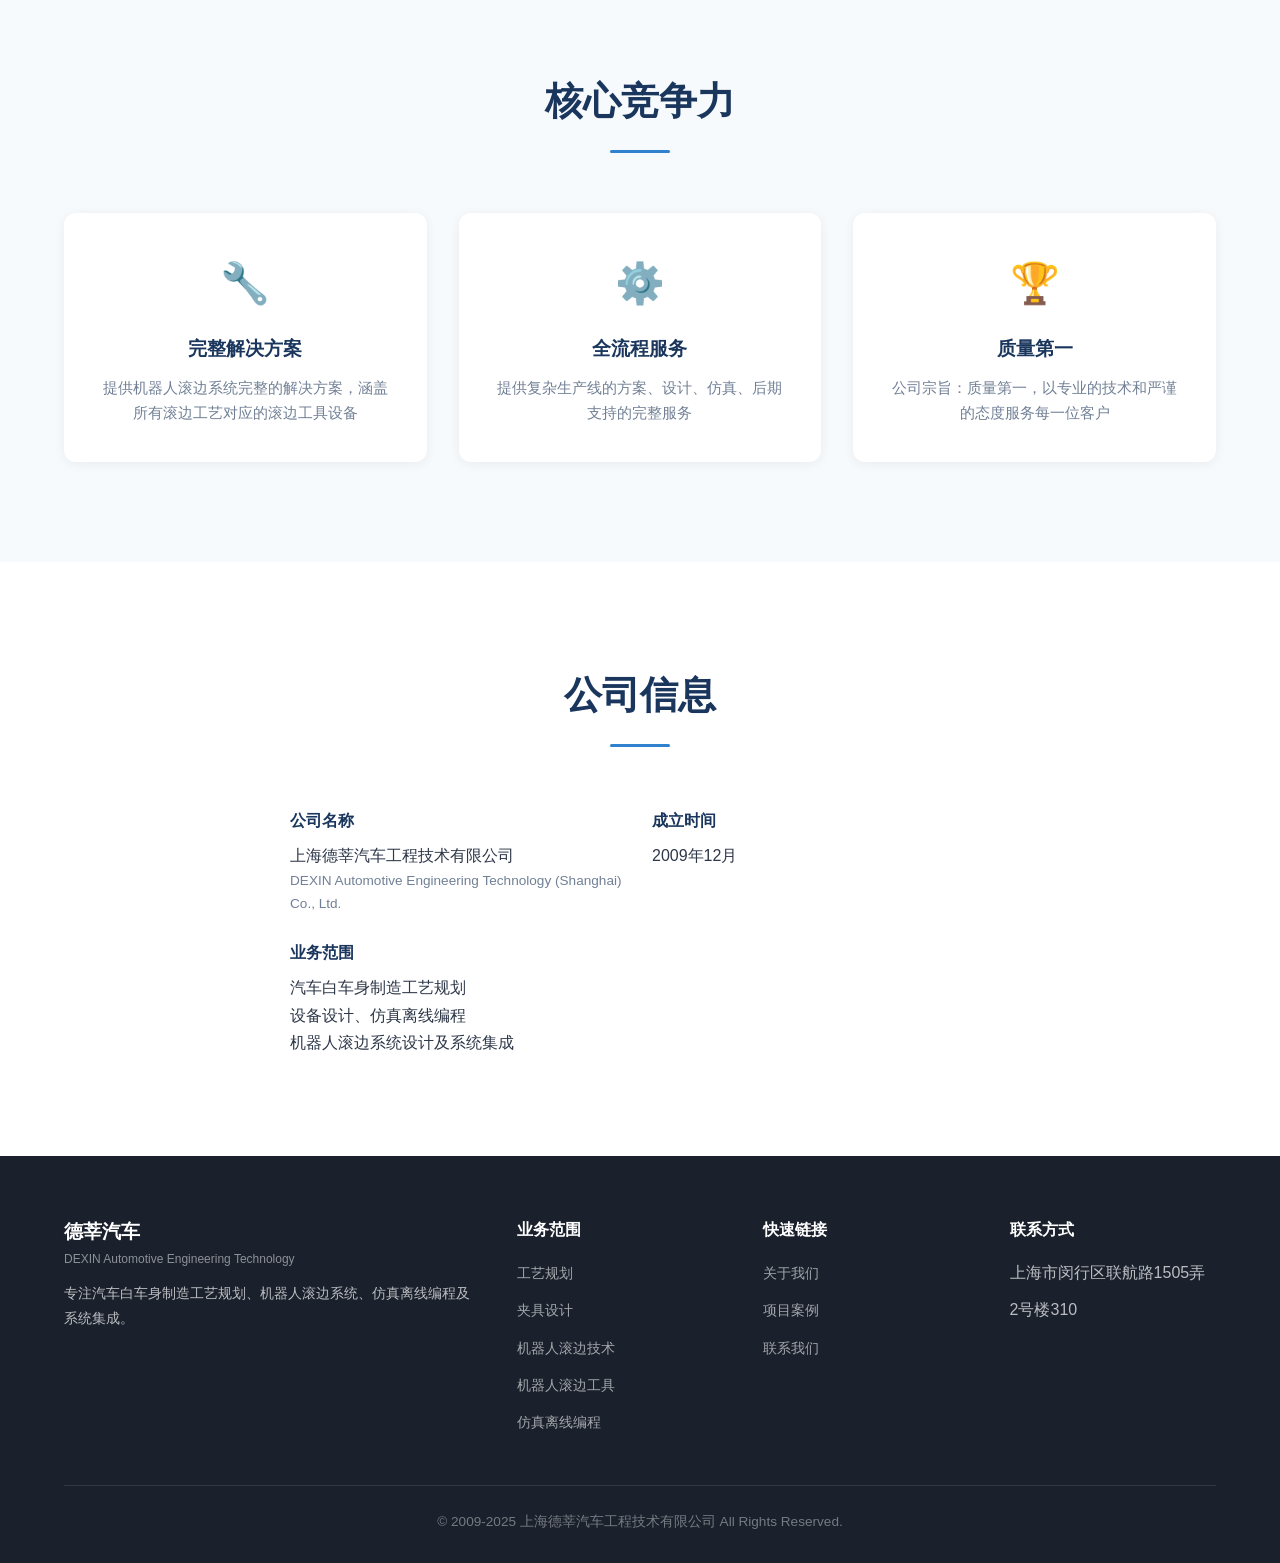
==== commit 73a7e556: "V1.3 客户修改：文本优化、图片替换、新栏目、邮箱添加 文本修改: - 删除软件名称（CATIA/Solidworks/ROBCAD/DELMIA/PDPS/UG） - tagline添加'夹具设计" ====
--- a/about.html
+++ b/about.html
@@ -35,7 +35,8 @@
         <li><a href="index.html">首页</a></li>
         <li><a href="about.html" class="active">关于我们</a></li>
         <li><a href="services.html">业务范围</a></li>
-        <li><a href="robot-hemming.html">机器人滚边</a></li>
+        <li><a href="robot-hemming.html">机器人滚边技术</a></li>
+        <li><a href="robot-hemming-tools.html">机器人滚边工具</a></li>
         <li><a href="projects.html">项目案例</a></li>
         <li><a href="contact.html">联系我们</a></li>
       </ul>
@@ -81,13 +82,13 @@
           <div class="icon">🎨</div>
           <h4>设计人员</h4>
           <div class="count" data-count="16">0</div>
-          <p>负责夹具设计、设备设计、工装设计，熟练使用CATIA V5、UG、Solidworks</p>
+          <p>负责夹具设计、设备设计、工装设计</p>
         </div>
         <div class="team-card" data-reveal>
           <div class="icon">🖥️</div>
           <h4>仿真人员</h4>
           <div class="count" data-count="12">0</div>
-          <p>负责机器人仿真、离线编程，精通ROBCAD、DELMIA、PDPS软件</p>
+          <p>负责机器人仿真、离线编程</p>
         </div>
         <div class="team-card" data-reveal>
           <div class="icon">📋</div>
@@ -149,11 +150,6 @@
           <p>设备设计、仿真离线编程</p>
           <p>机器人滚边系统设计及系统集成</p>
         </div>
-        <div>
-          <h4 style="color:var(--primary); margin-bottom:8px;">设计工具</h4>
-          <p>CATIA V5 / UG / Solidworks</p>
-          <p>ROBCAD / DELMIA / PDPS</p>
-        </div>
       </div>
     </div>
   </section>
@@ -171,7 +167,8 @@
           <ul>
             <li><a href="services.html">工艺规划</a></li>
             <li><a href="services.html">夹具设计</a></li>
-            <li><a href="services.html">机器人滚边</a></li>
+            <li><a href="robot-hemming.html">机器人滚边技术</a></li>
+            <li><a href="robot-hemming-tools.html">机器人滚边工具</a></li>
             <li><a href="services.html">仿真离线编程</a></li>
           </ul>
         </div>
--- a/css/style.css
+++ b/css/style.css
@@ -291,6 +291,9 @@
 .about-image img {
   border-radius: 12px;
   box-shadow: 0 8px 32px rgba(0,0,0,0.1);
+  width: 100%;
+  height: 280px;
+  object-fit: cover;
 }
 
 /* Team */
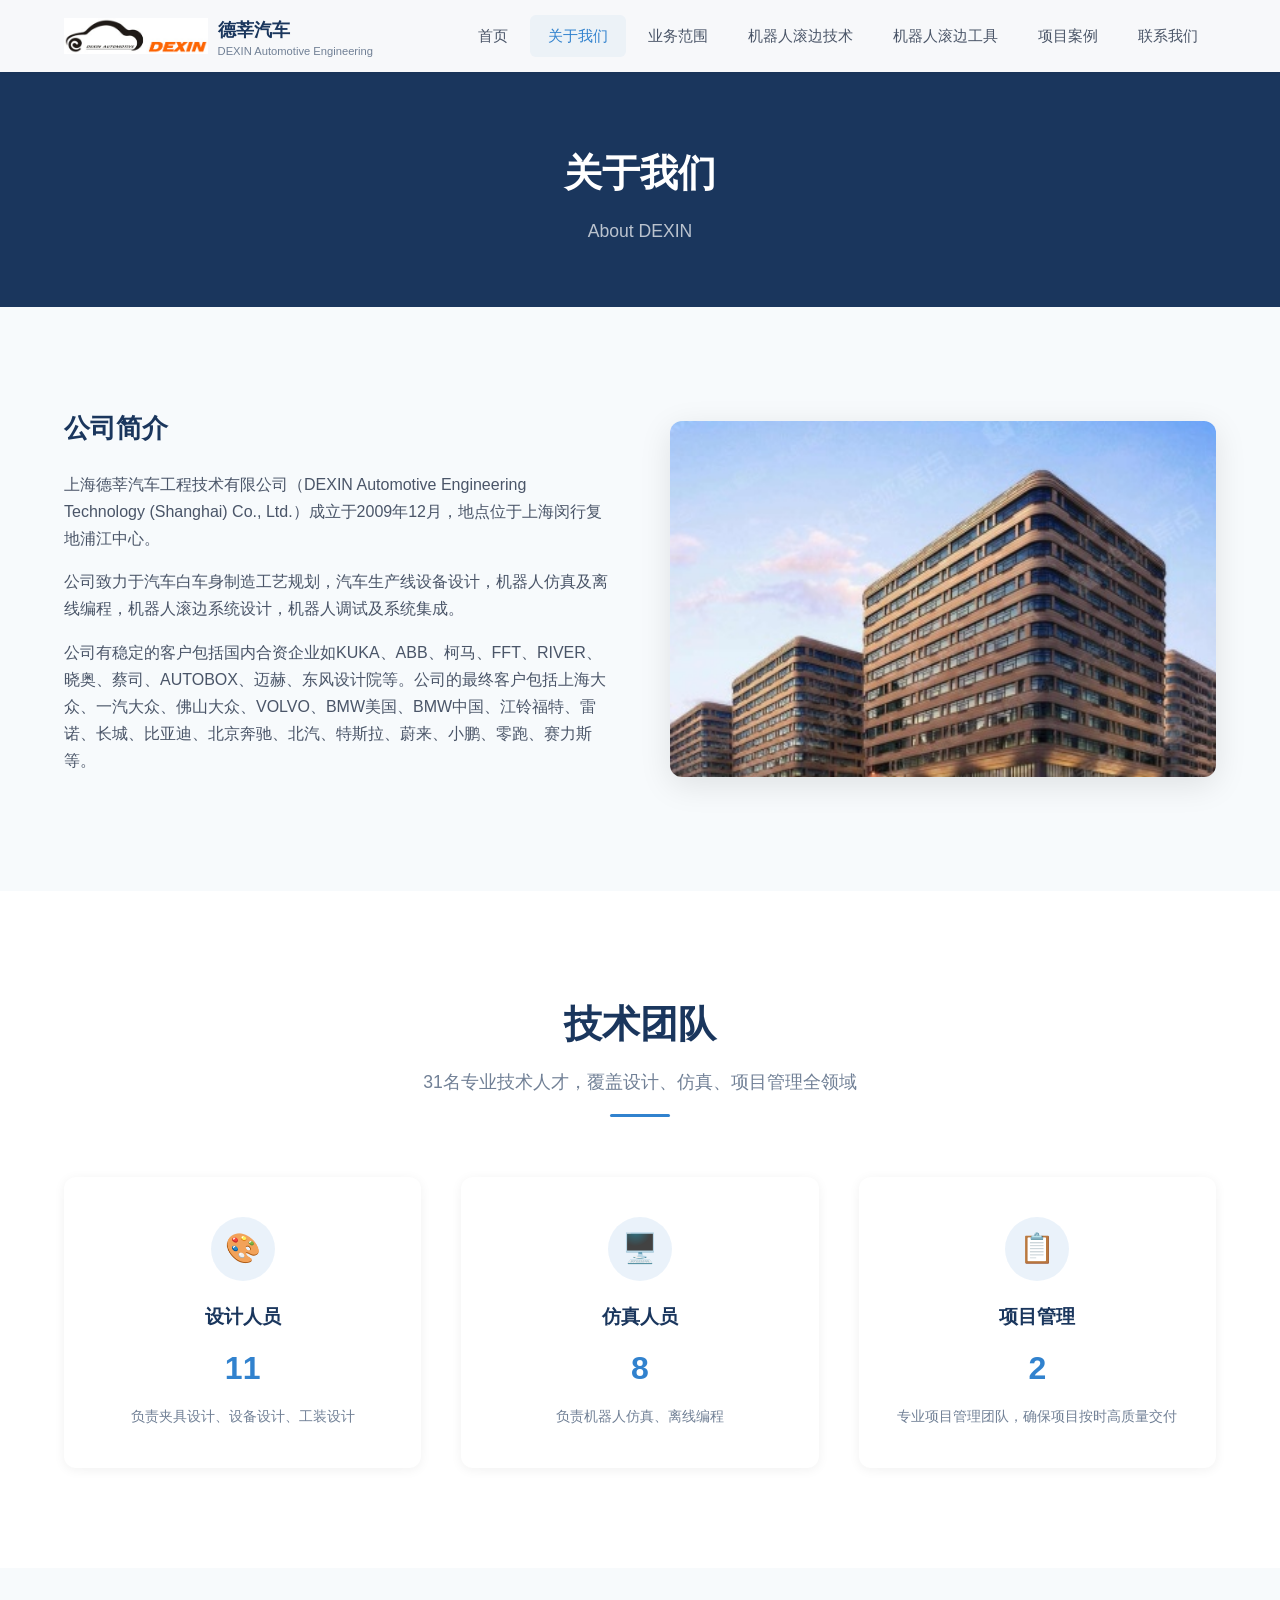
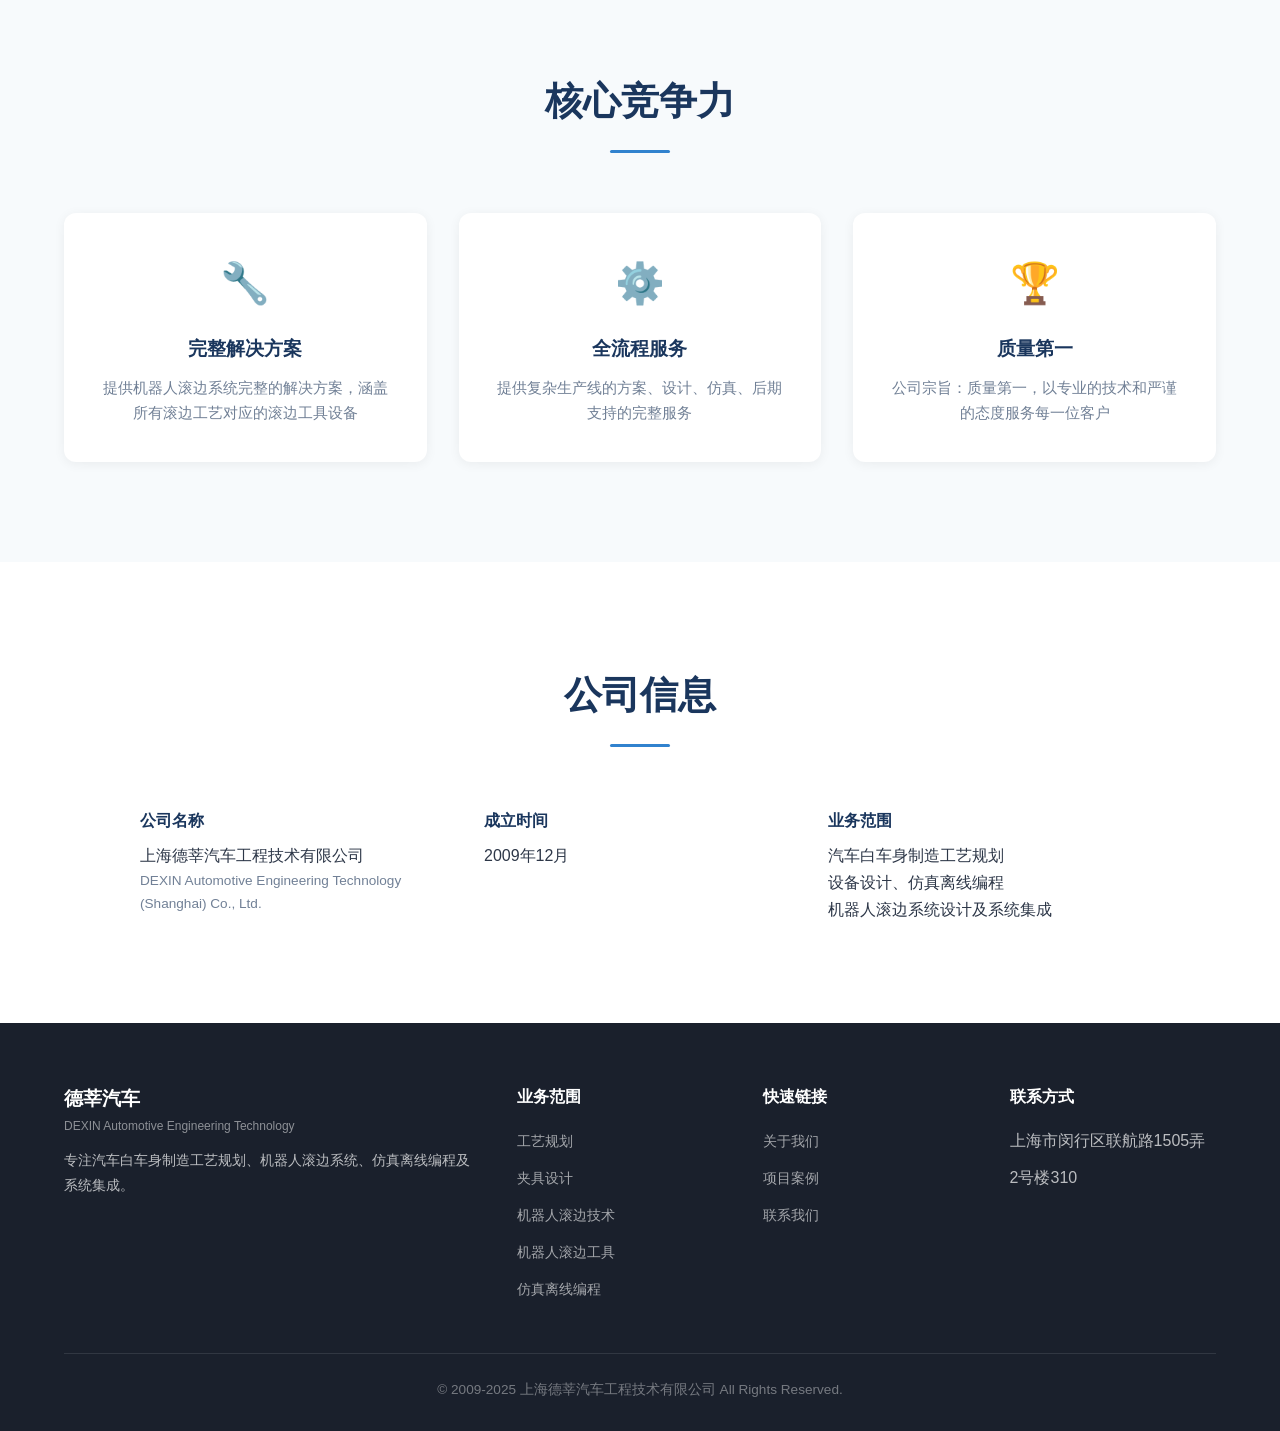
==== commit 08a2cc97: "修复图片显示和公司信息布局 - 图片移除固定高度，保持完整内容显示 - 公司信息板块改为3列布局，3个内容同一水平显示" ====
--- a/about.html
+++ b/about.html
@@ -134,7 +134,7 @@
         <h2>公司信息</h2>
         <div class="divider"></div>
       </div>
-      <div style="max-width:700px; margin:0 auto; display:grid; grid-template-columns:1fr 1fr; gap:24px;" data-reveal>
+      <div style="max-width:1000px; margin:0 auto; display:grid; grid-template-columns:repeat(3, 1fr); gap:32px;" data-reveal>
         <div>
           <h4 style="color:var(--primary); margin-bottom:8px;">公司名称</h4>
           <p>上海德莘汽车工程技术有限公司</p>
--- a/css/style.css
+++ b/css/style.css
@@ -292,8 +292,7 @@
   border-radius: 12px;
   box-shadow: 0 8px 32px rgba(0,0,0,0.1);
   width: 100%;
-  height: 280px;
-  object-fit: cover;
+  height: auto;
 }
 
 /* Team */
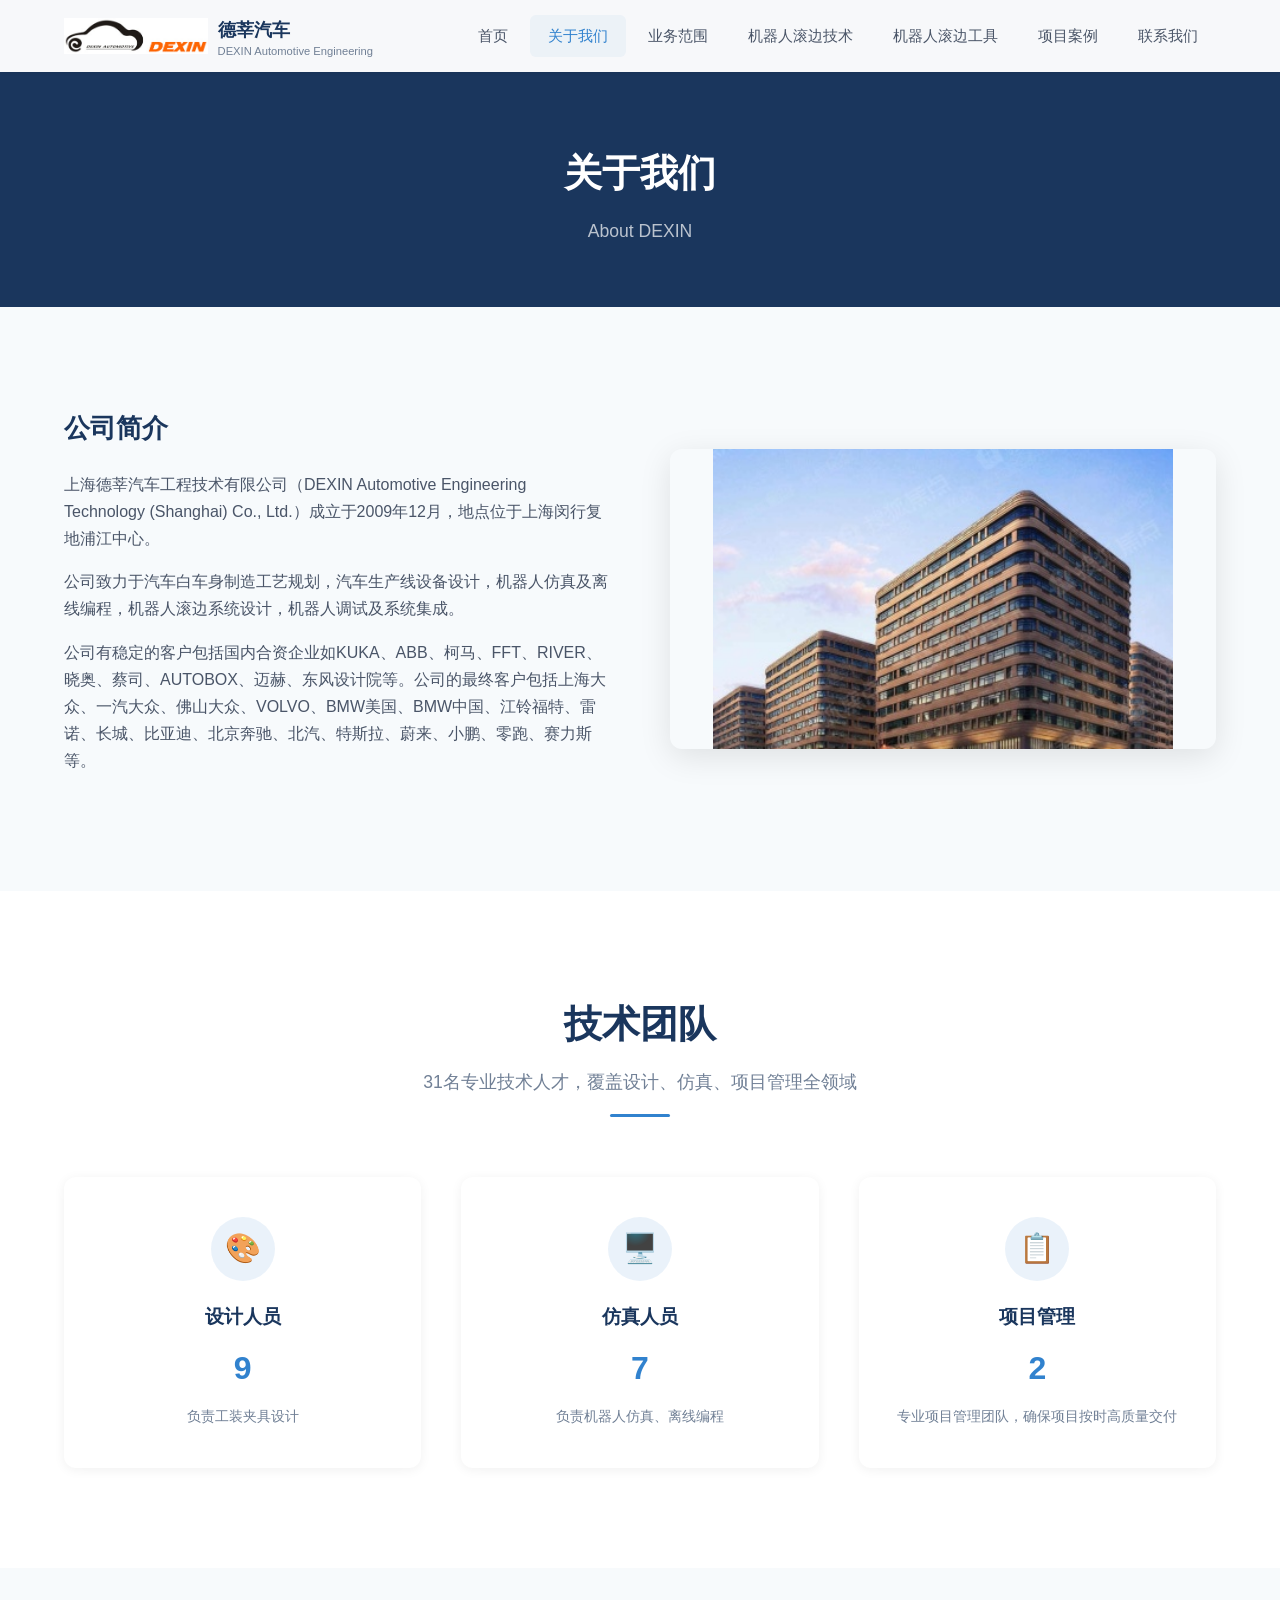
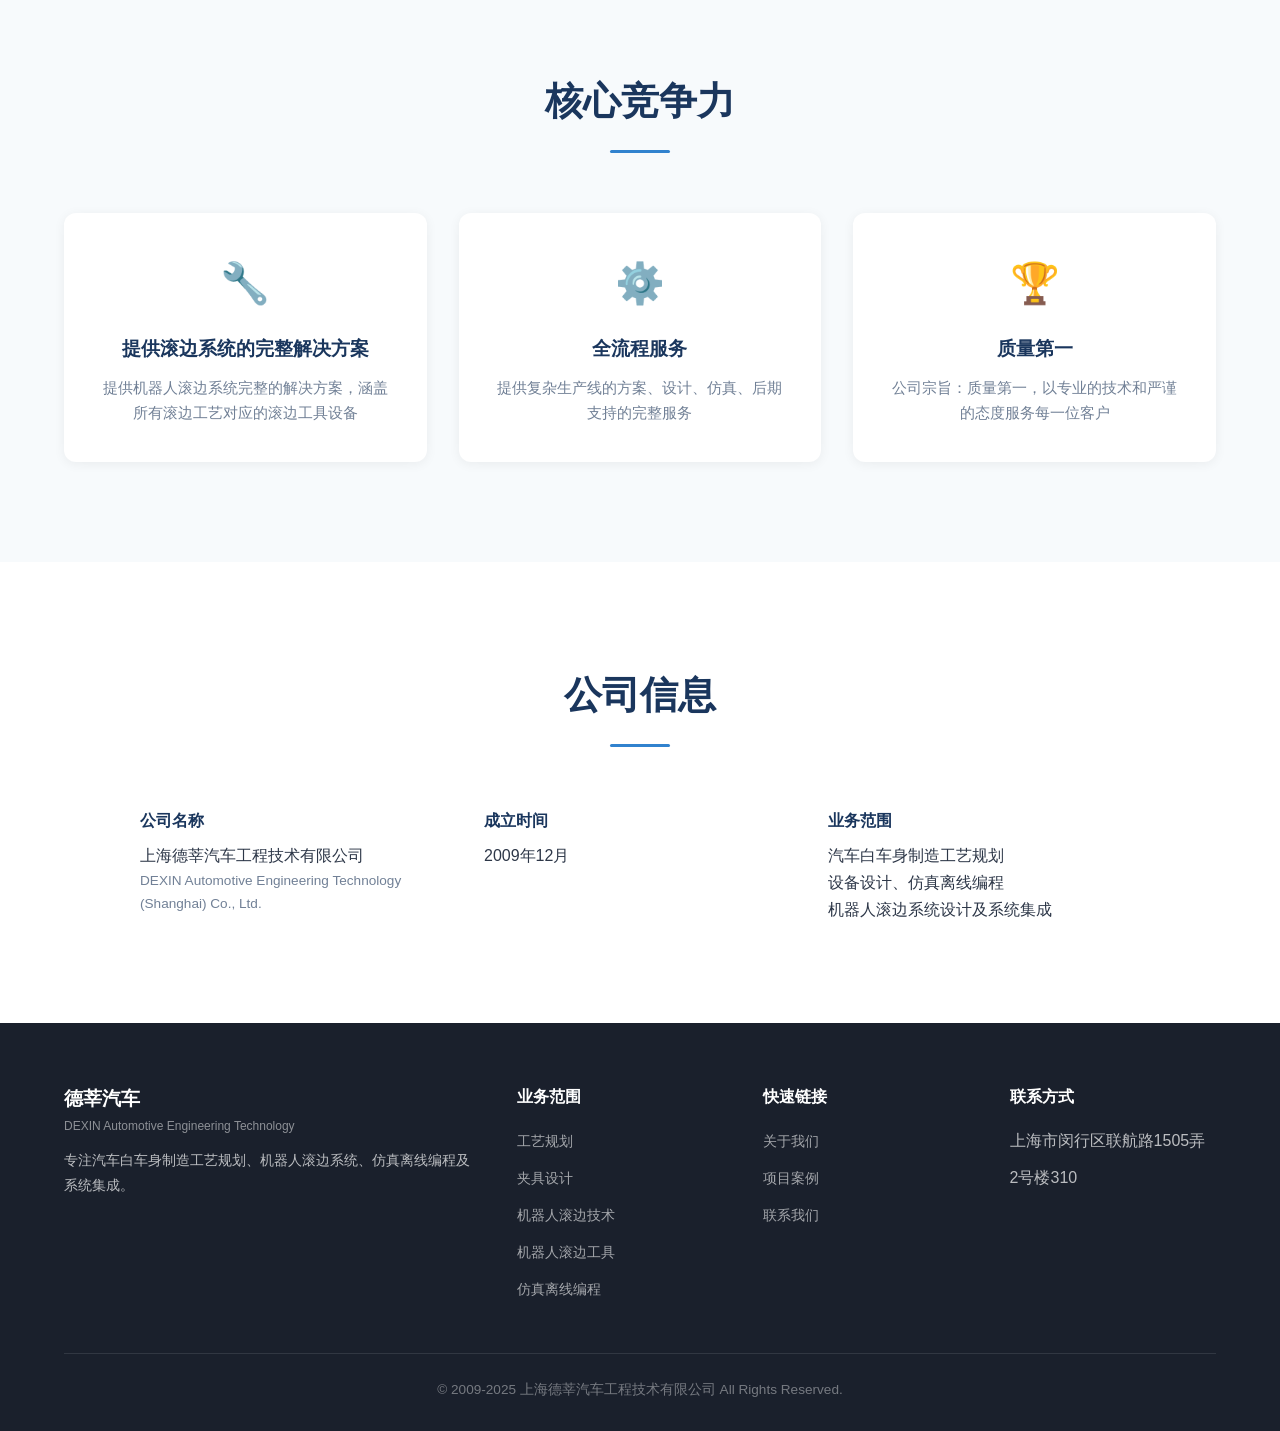
==== commit 1b9f4da5: "客户修改V1.4: 标题更新+图片替换+英文注释+文本简化" ====
--- a/about.html
+++ b/about.html
@@ -82,7 +82,7 @@
           <div class="icon">🎨</div>
           <h4>设计人员</h4>
           <div class="count" data-count="16">0</div>
-          <p>负责夹具设计、设备设计、工装设计</p>
+          <p>负责工装夹具设计</p>
         </div>
         <div class="team-card" data-reveal>
           <div class="icon">🖥️</div>
@@ -110,7 +110,7 @@
       <div style="display:grid; grid-template-columns:repeat(3,1fr); gap:32px;">
         <div style="background:var(--white); padding:36px; border-radius:12px; text-align:center; box-shadow:0 2px 12px rgba(0,0,0,0.06);" data-reveal>
           <div style="font-size:2.5rem; margin-bottom:16px;">🔧</div>
-          <h3 style="color:var(--primary); margin-bottom:12px;">完整解决方案</h3>
+          <h3 style="color:var(--primary); margin-bottom:12px;">提供滚边系统的完整解决方案</h3>
           <p style="color:var(--gray-500); font-size:0.92rem;">提供机器人滚边系统完整的解决方案，涵盖所有滚边工艺对应的滚边工具设备</p>
         </div>
         <div style="background:var(--white); padding:36px; border-radius:12px; text-align:center; box-shadow:0 2px 12px rgba(0,0,0,0.06);" data-reveal>
--- a/css/style.css
+++ b/css/style.css
@@ -292,7 +292,8 @@
   border-radius: 12px;
   box-shadow: 0 8px 32px rgba(0,0,0,0.1);
   width: 100%;
-  height: auto;
+  height: 300px;
+  object-fit: contain;
 }
 
 /* Team */
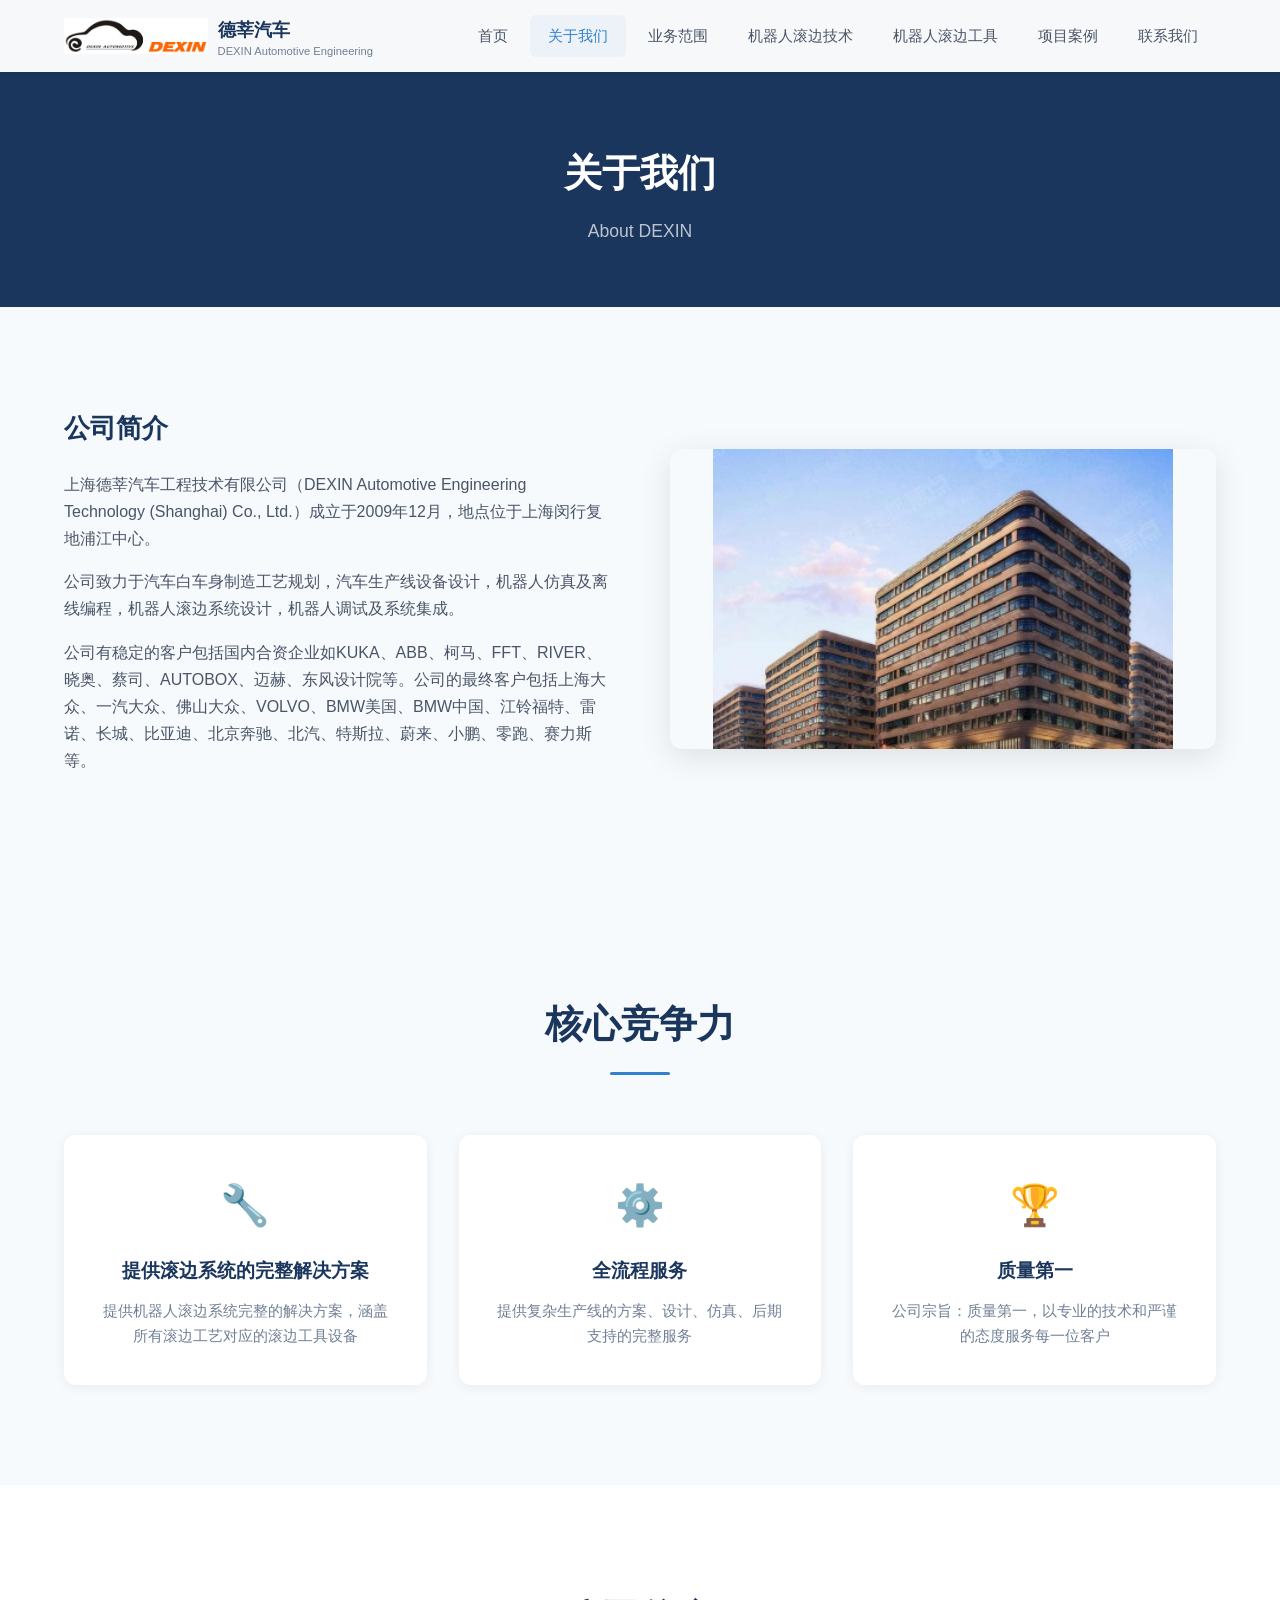
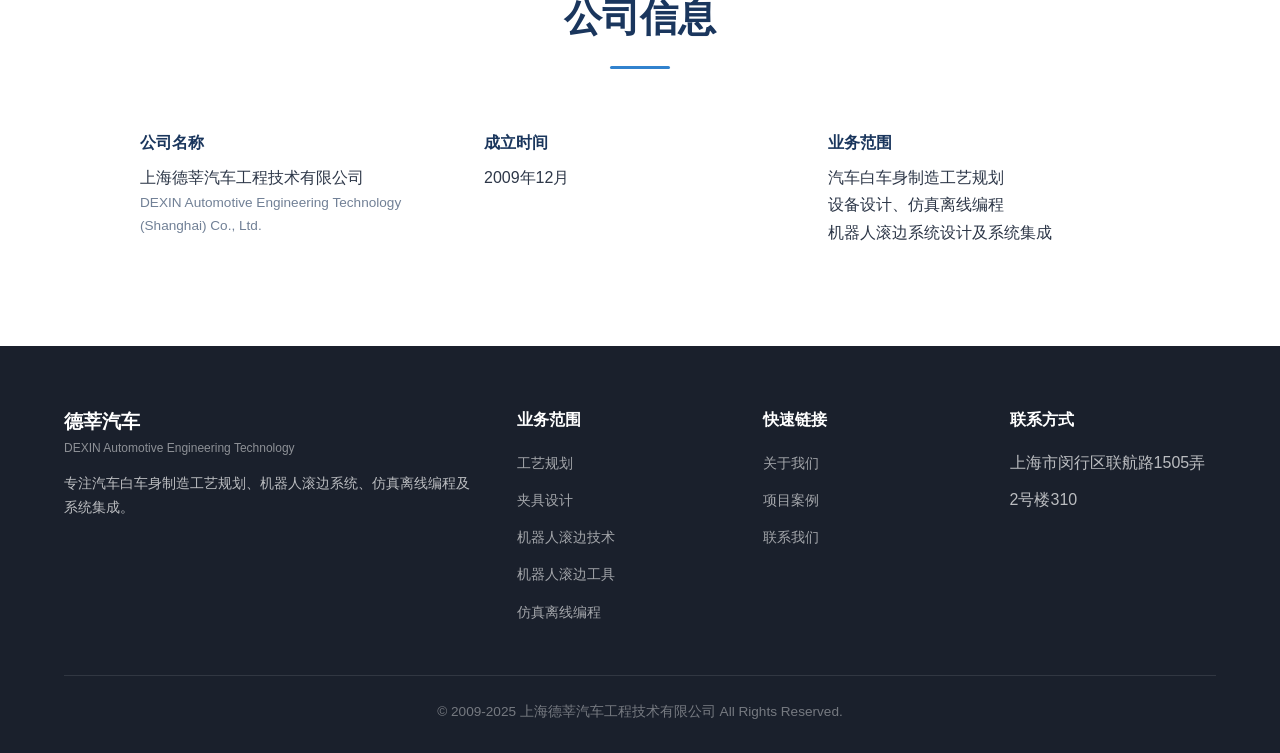
==== commit cc800acb: "feat: update website content per client requirements - Remove engineering team stats from homepage s" ====
--- a/about.html
+++ b/about.html
@@ -4,7 +4,7 @@
   <meta charset="UTF-8">
   <meta name="viewport" content="width=device-width, initial-scale=1.0">
   <title>关于我们 | 上海德莘汽车工程技术有限公司</title>
-  <meta name="description" content="了解上海德莘汽车工程技术有限公司 - 成立于2009年，17年行业经验，31人工程技术团队，服务VW/BMW/Tesla等知名品牌">
+  <meta name="description" content="了解上海德莘汽车工程技术有限公司 - 成立于2009年，17年行业经验，服务VW/BMW/Tesla等知名品牌">
   <meta name="keywords" content="德莘汽车,公司简介,汽车白车身,工程技术团队,上海闵行,DEXIN">
   <link rel="canonical" href="https://dexin-sh.com/about.html">
   <!-- Security Headers -->
@@ -20,7 +20,7 @@
   <link rel="preconnect" href="https://fonts.googleapis.com">
   <link rel="preconnect" href="https://fonts.gstatic.com" crossorigin>
   <link href="https://fonts.googleapis.com/css2?family=Inter:wght@400;500;600;700;800&family=Noto+Sans+SC:wght@400;500;700&display=swap" rel="stylesheet">
-  <link rel="stylesheet" href="css/style.css">
+  <link rel="stylesheet" href="css/style.css?v=2">
 </head>
 <body>
 
@@ -64,37 +64,6 @@
         </div>
         <div class="about-image">
           <img src="images/about/location.png" alt="上海德莘汽车工程技术有限公司办公地址" loading="lazy">
-        </div>
-      </div>
-    </div>
-  </section>
-
-  <!-- TEAM SECTION -->
-  <section class="team-section">
-    <div class="container">
-      <div class="section-title" data-reveal>
-        <h2>技术团队</h2>
-        <p>31名专业技术人才，覆盖设计、仿真、项目管理全领域</p>
-        <div class="divider"></div>
-      </div>
-      <div class="team-grid">
-        <div class="team-card" data-reveal>
-          <div class="icon">🎨</div>
-          <h4>设计人员</h4>
-          <div class="count" data-count="16">0</div>
-          <p>负责工装夹具设计</p>
-        </div>
-        <div class="team-card" data-reveal>
-          <div class="icon">🖥️</div>
-          <h4>仿真人员</h4>
-          <div class="count" data-count="12">0</div>
-          <p>负责机器人仿真、离线编程</p>
-        </div>
-        <div class="team-card" data-reveal>
-          <div class="icon">📋</div>
-          <h4>项目管理</h4>
-          <div class="count" data-count="3">0</div>
-          <p>专业项目管理团队，确保项目按时高质量交付</p>
         </div>
       </div>
     </div>
--- a/css/style.css
+++ b/css/style.css
@@ -29,6 +29,13 @@
   --container:  1200px;
 }
 
+/* --- Thin Scrollbar --- */
+::-webkit-scrollbar { width: 6px; height: 6px; }
+::-webkit-scrollbar-track { background: transparent; }
+::-webkit-scrollbar-thumb { background: rgba(0,0,0,0.2); border-radius: 3px; }
+::-webkit-scrollbar-thumb:hover { background: rgba(0,0,0,0.35); }
+* { scrollbar-width: thin; scrollbar-color: rgba(0,0,0,0.2) transparent; }
+
 html { scroll-behavior: smooth; }
 
 body {
@@ -242,7 +249,7 @@
   z-index: 2;
   margin-top: 80px;
   display: grid;
-  grid-template-columns: repeat(4, 1fr);
+  grid-template-columns: repeat(3, 1fr);
   gap: 2px;
   background: rgba(255,255,255,0.1);
   border-radius: 12px;
